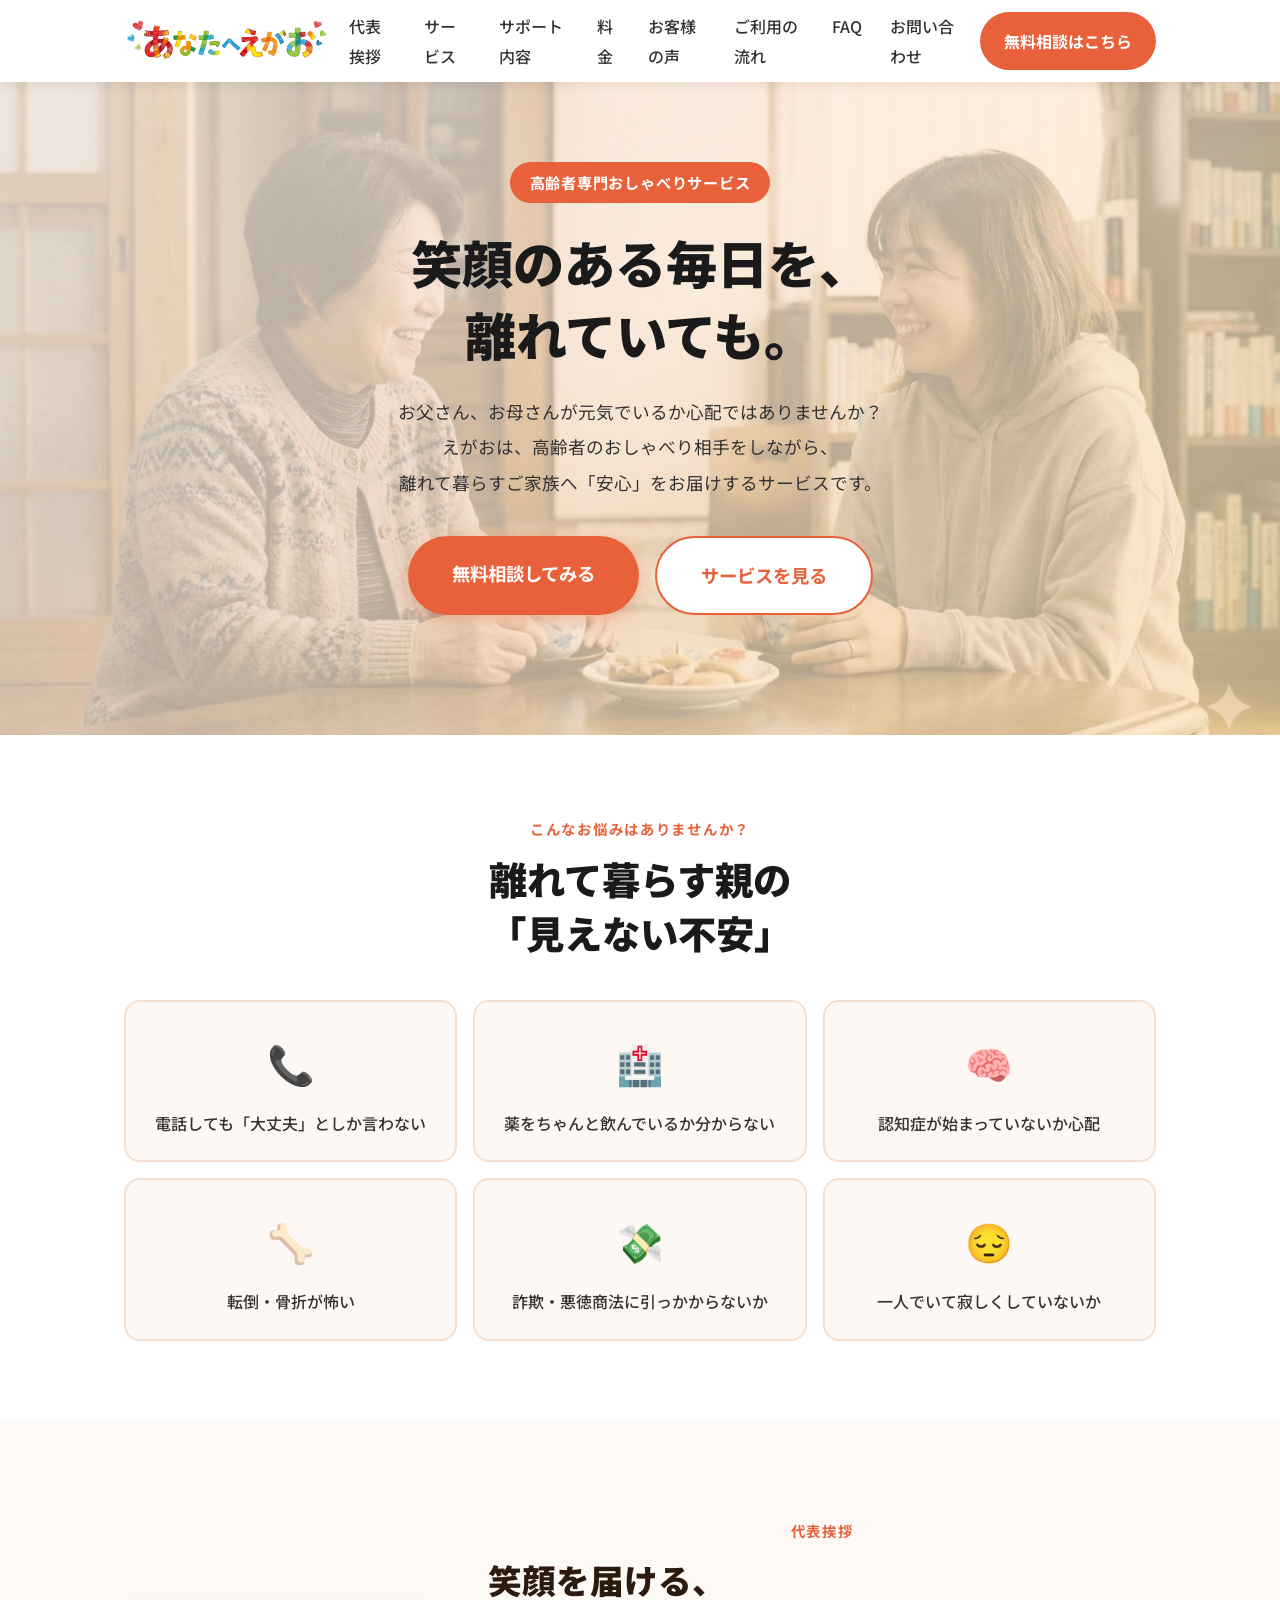
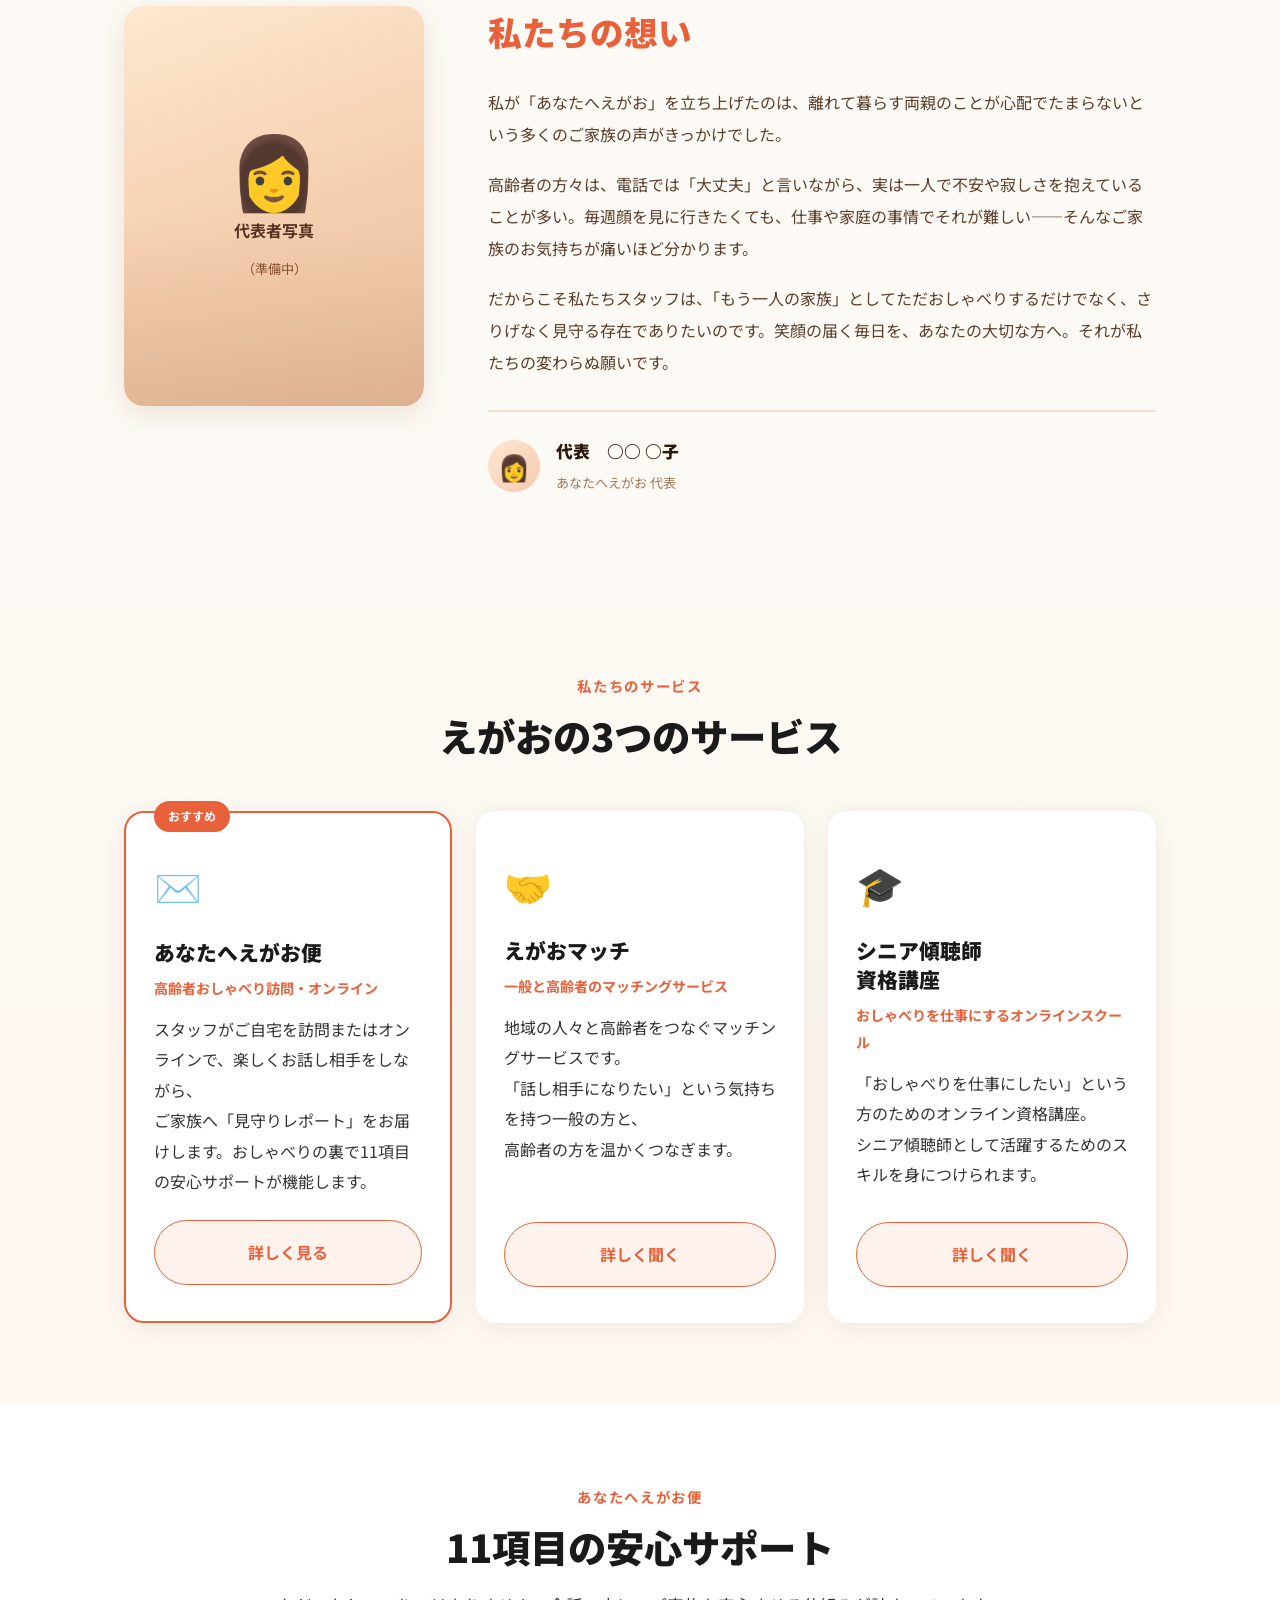
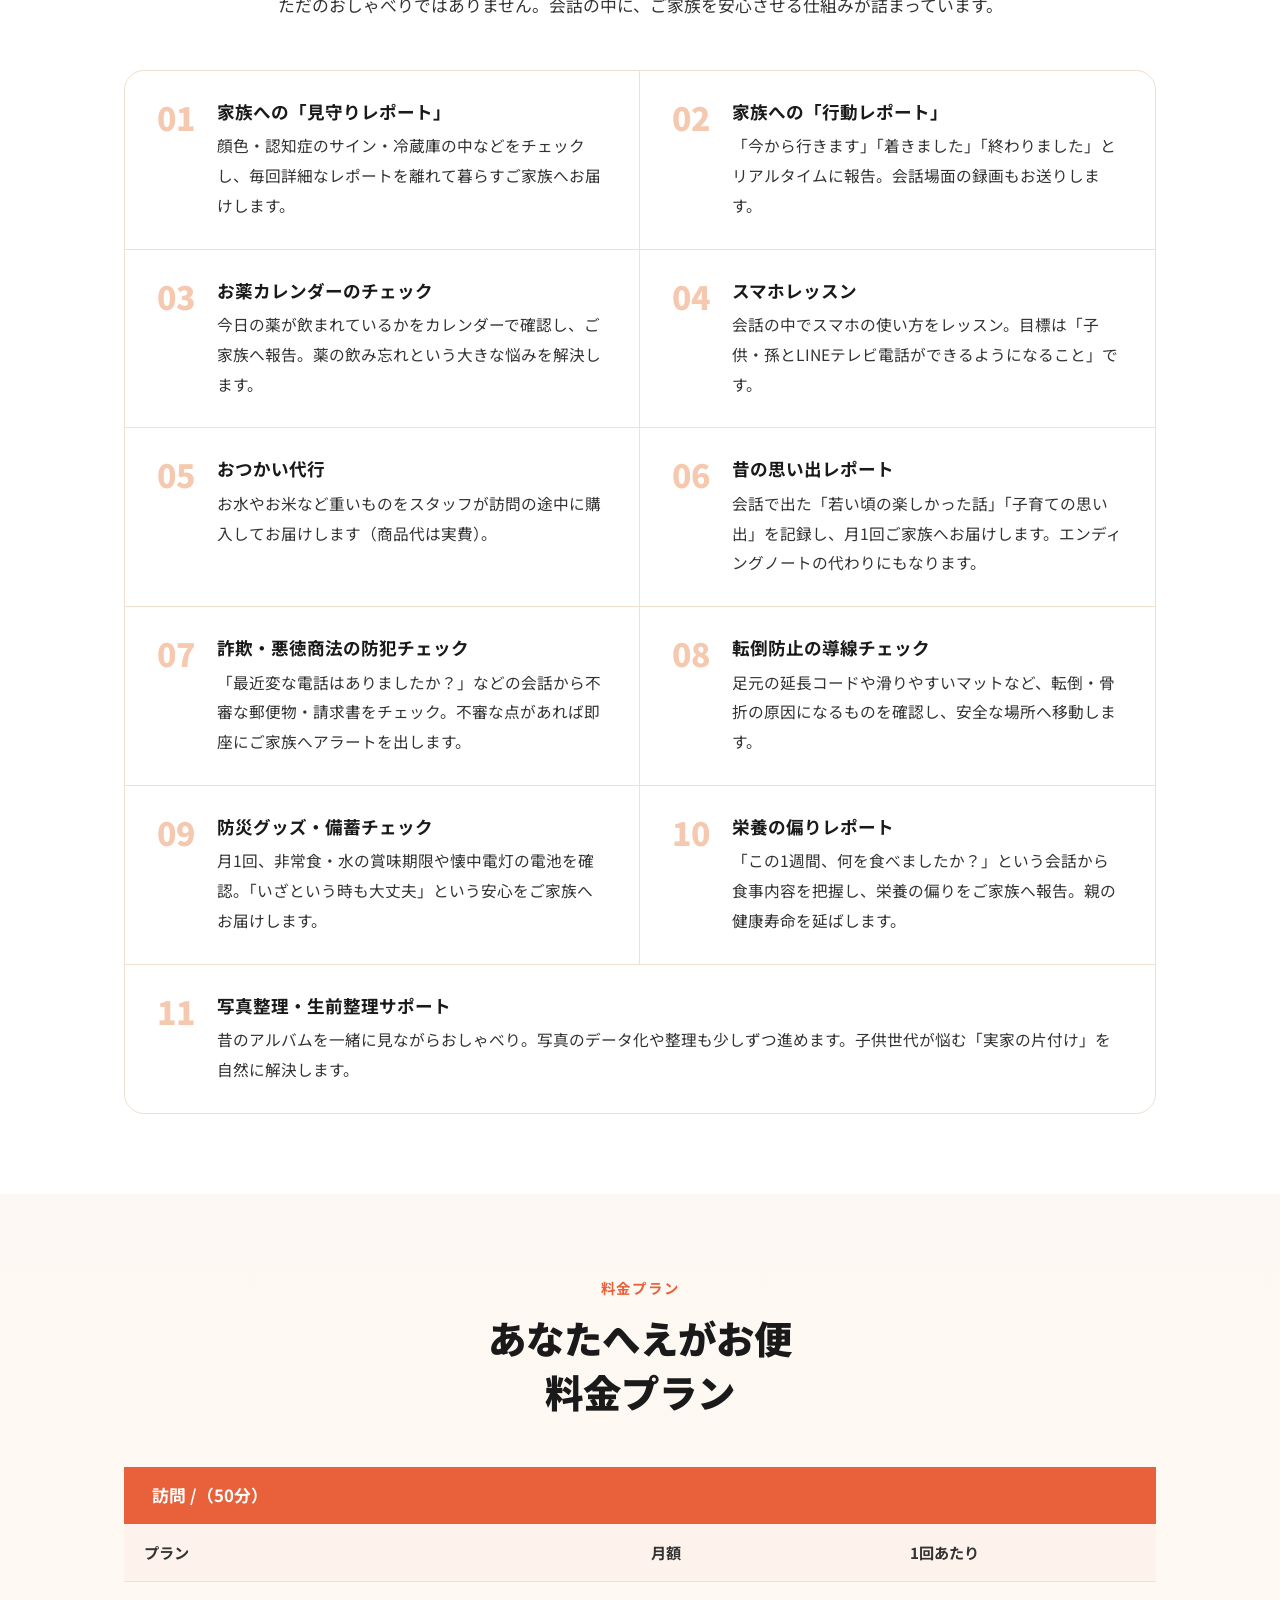
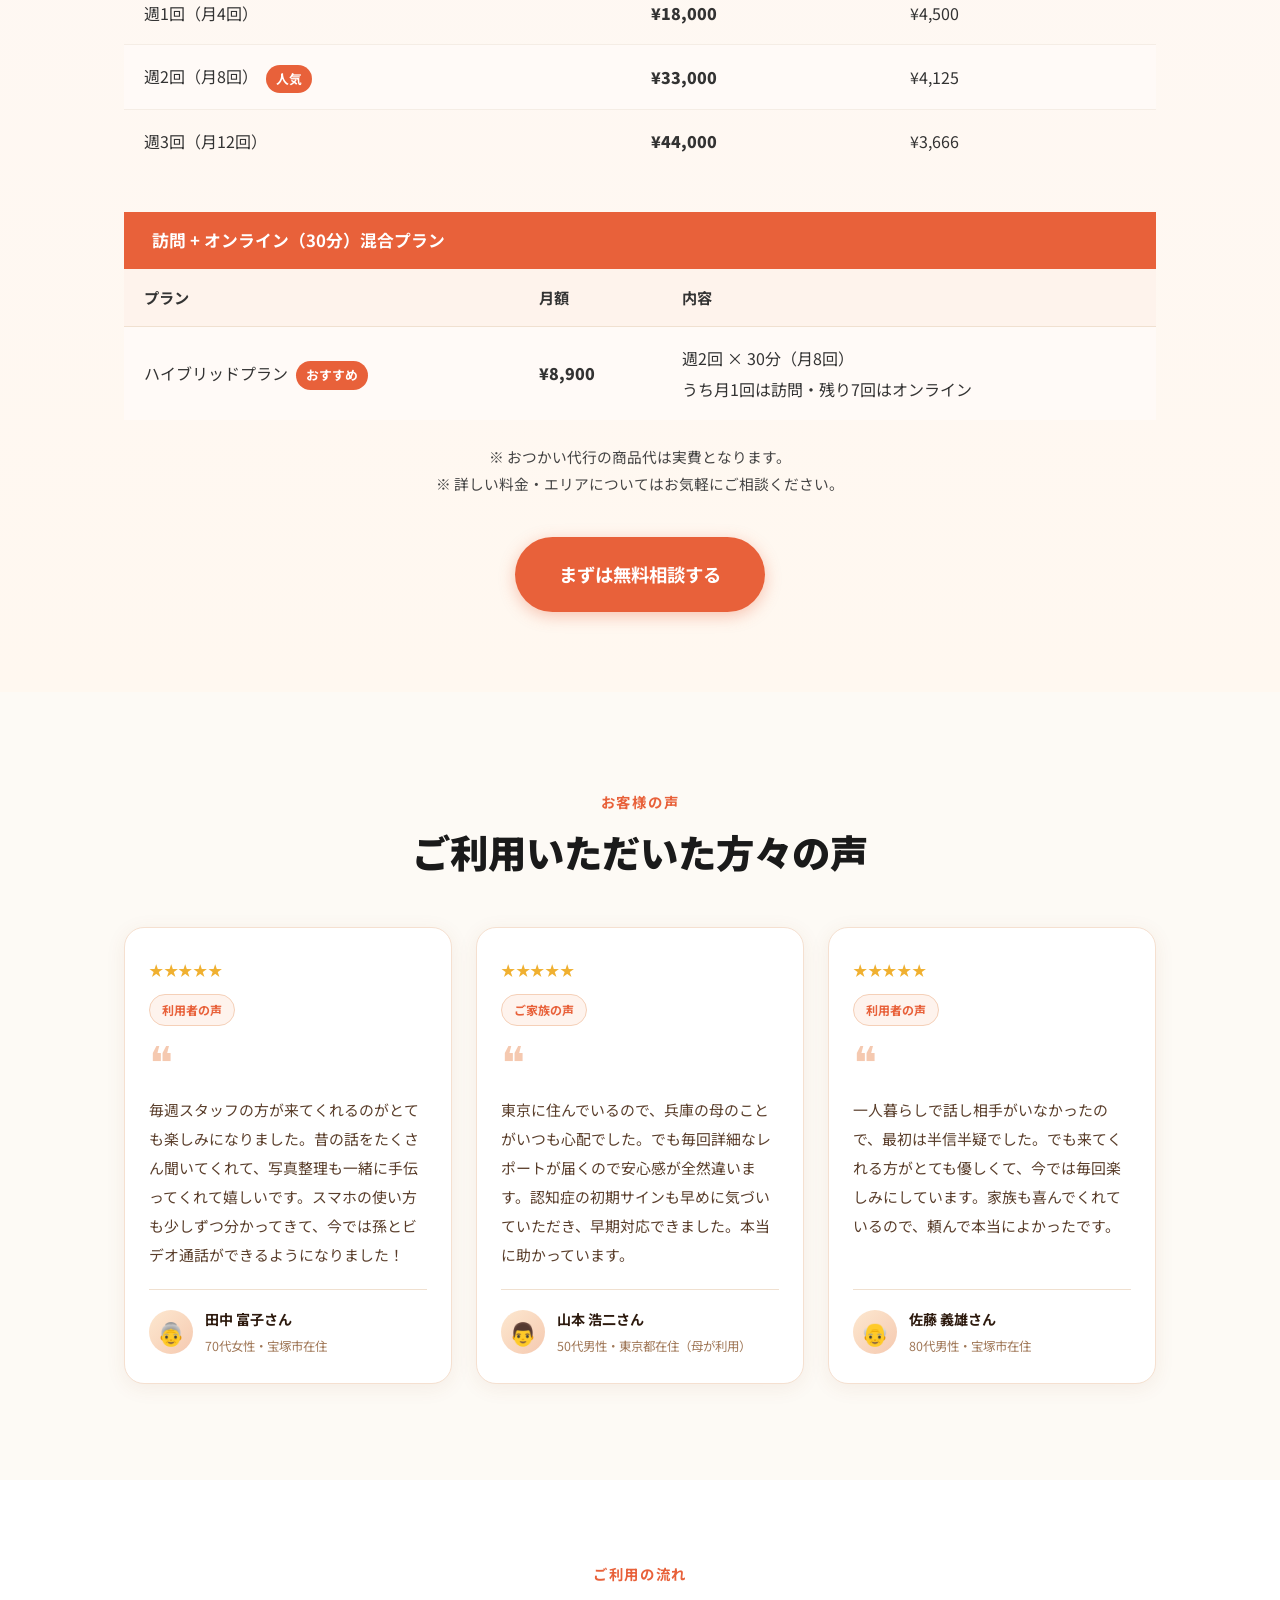
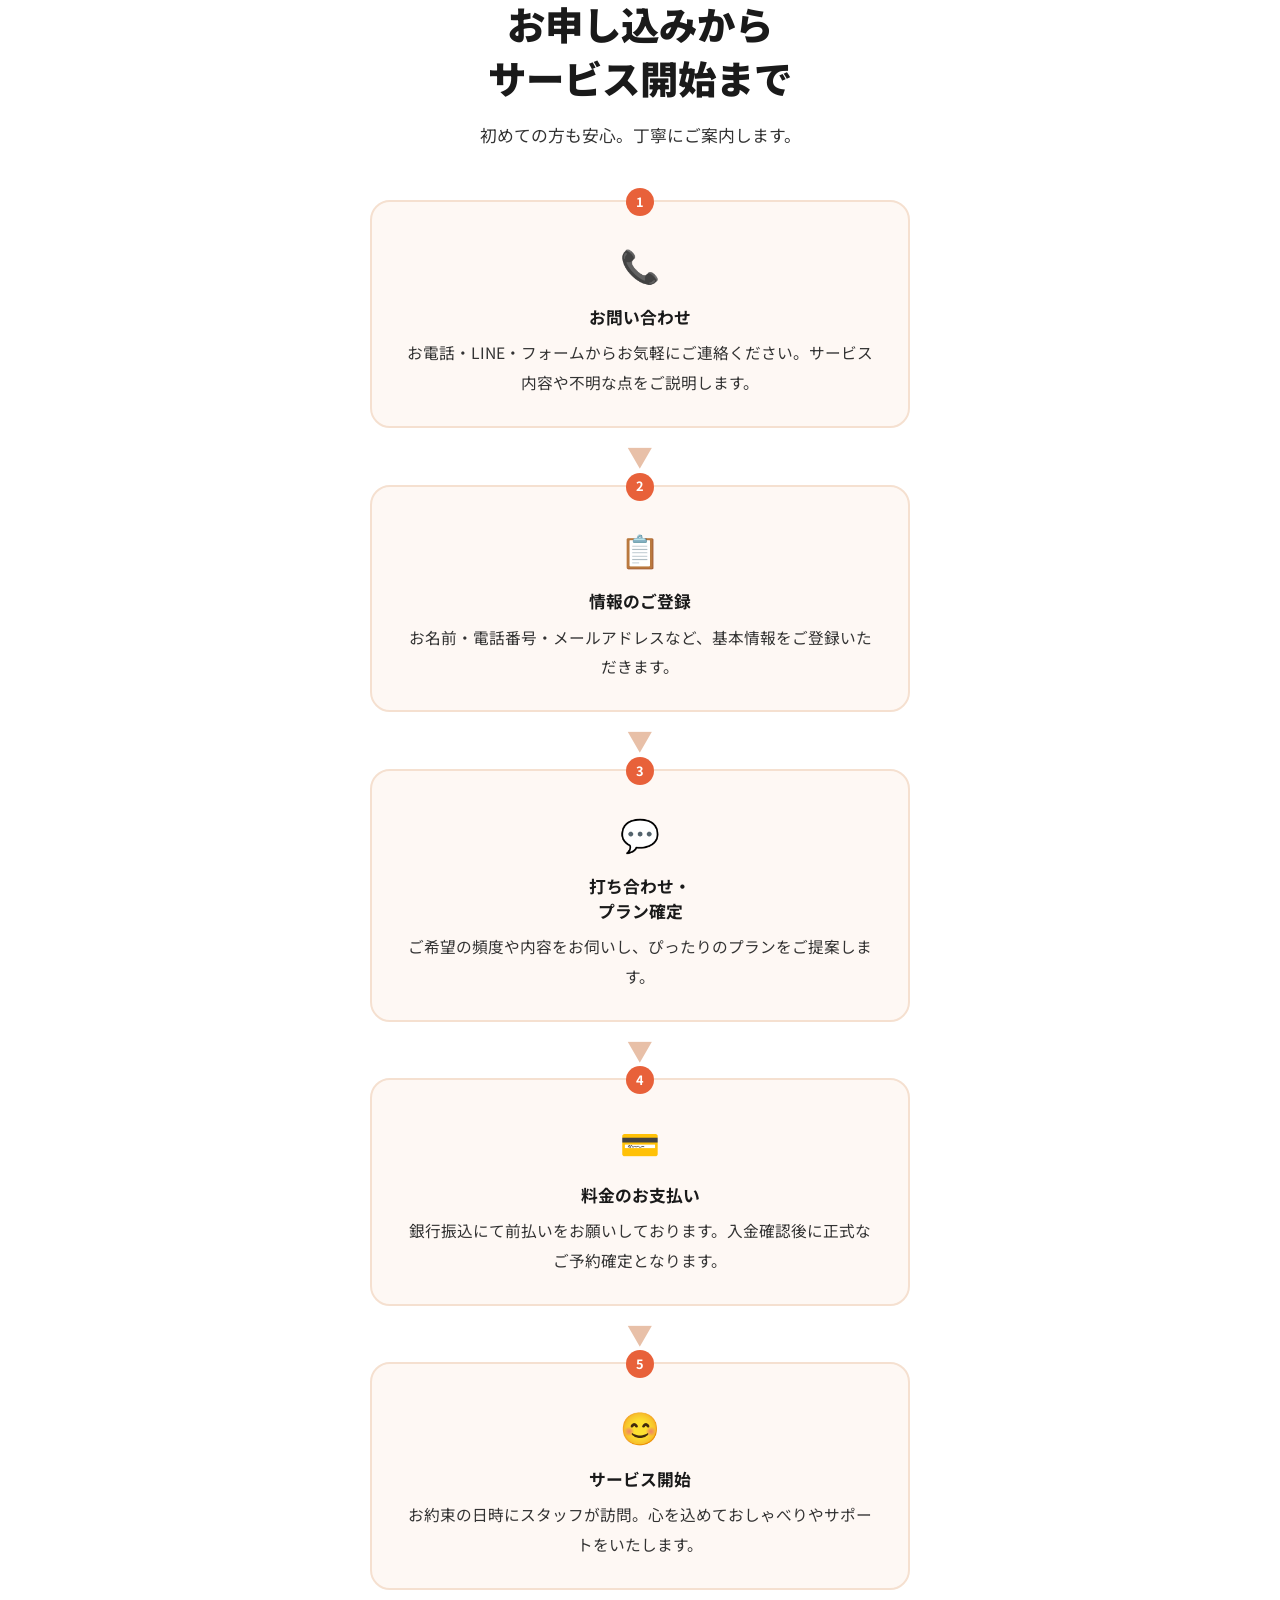
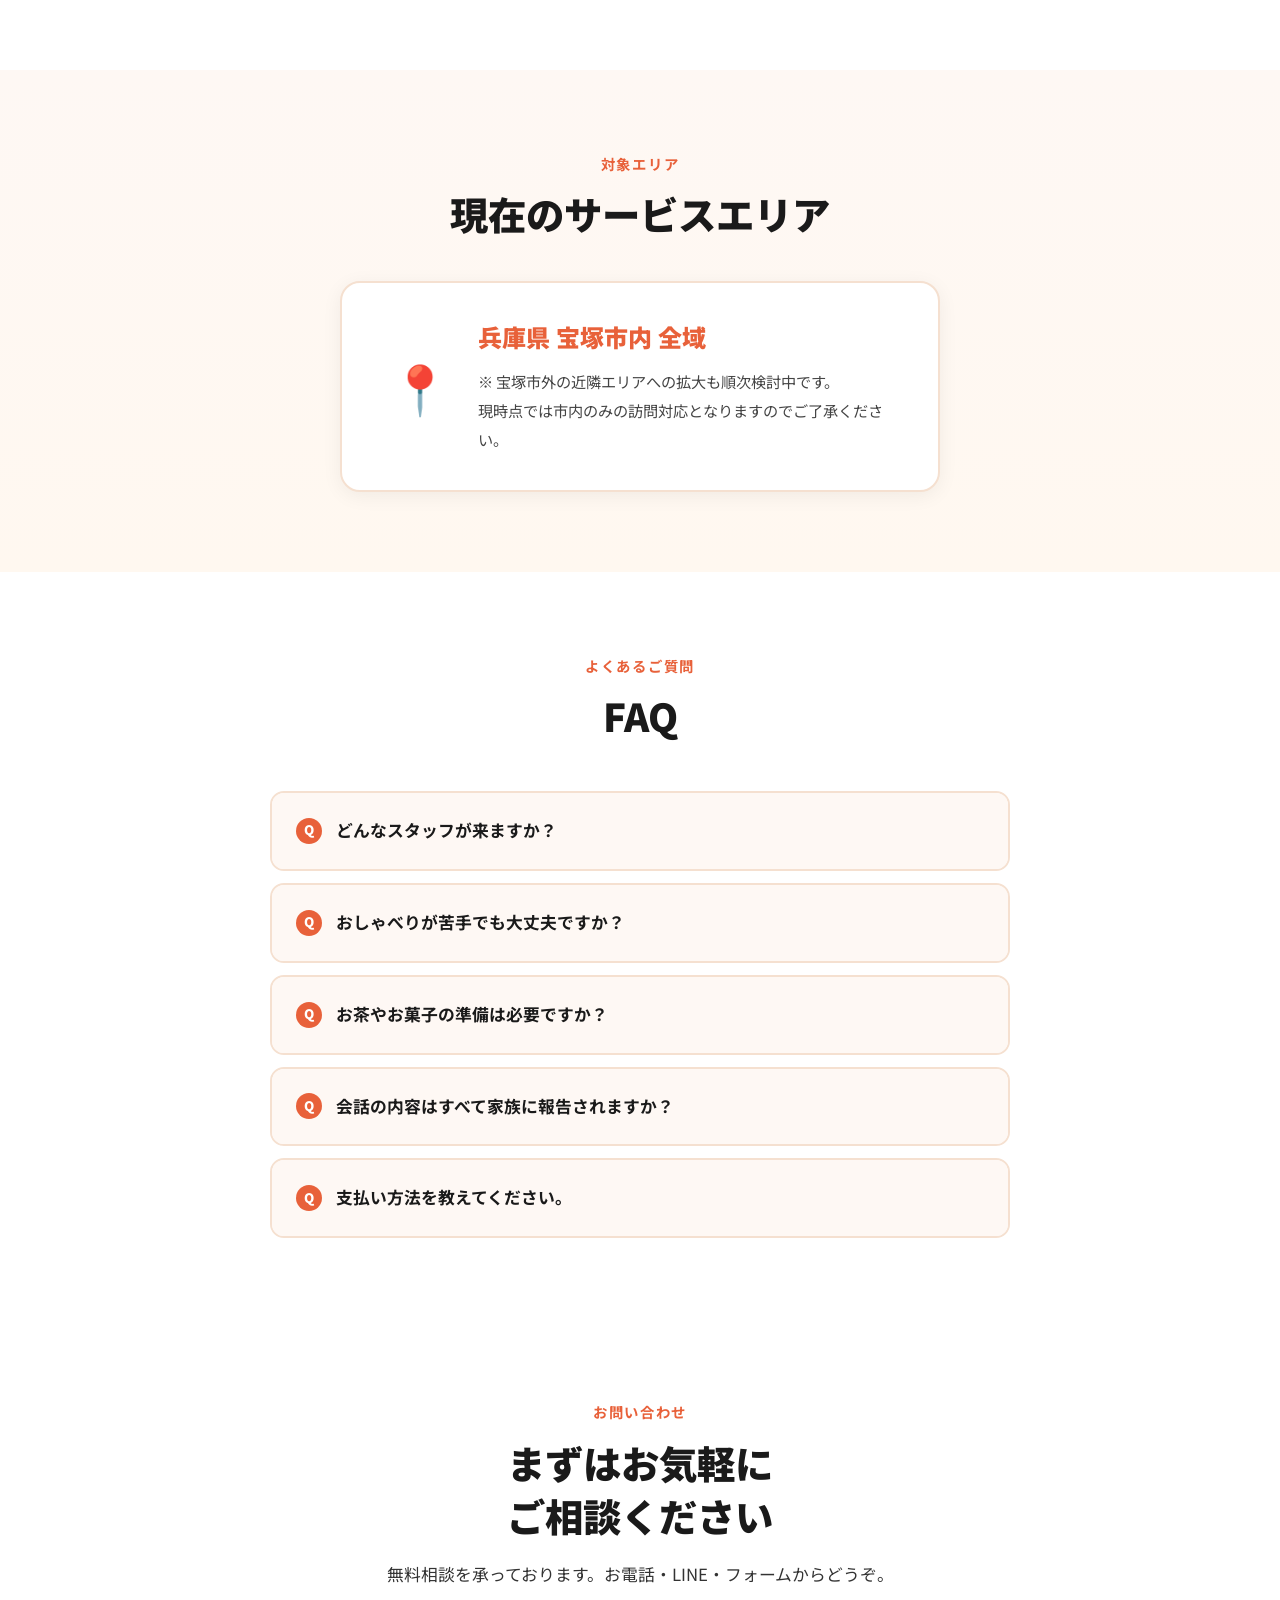
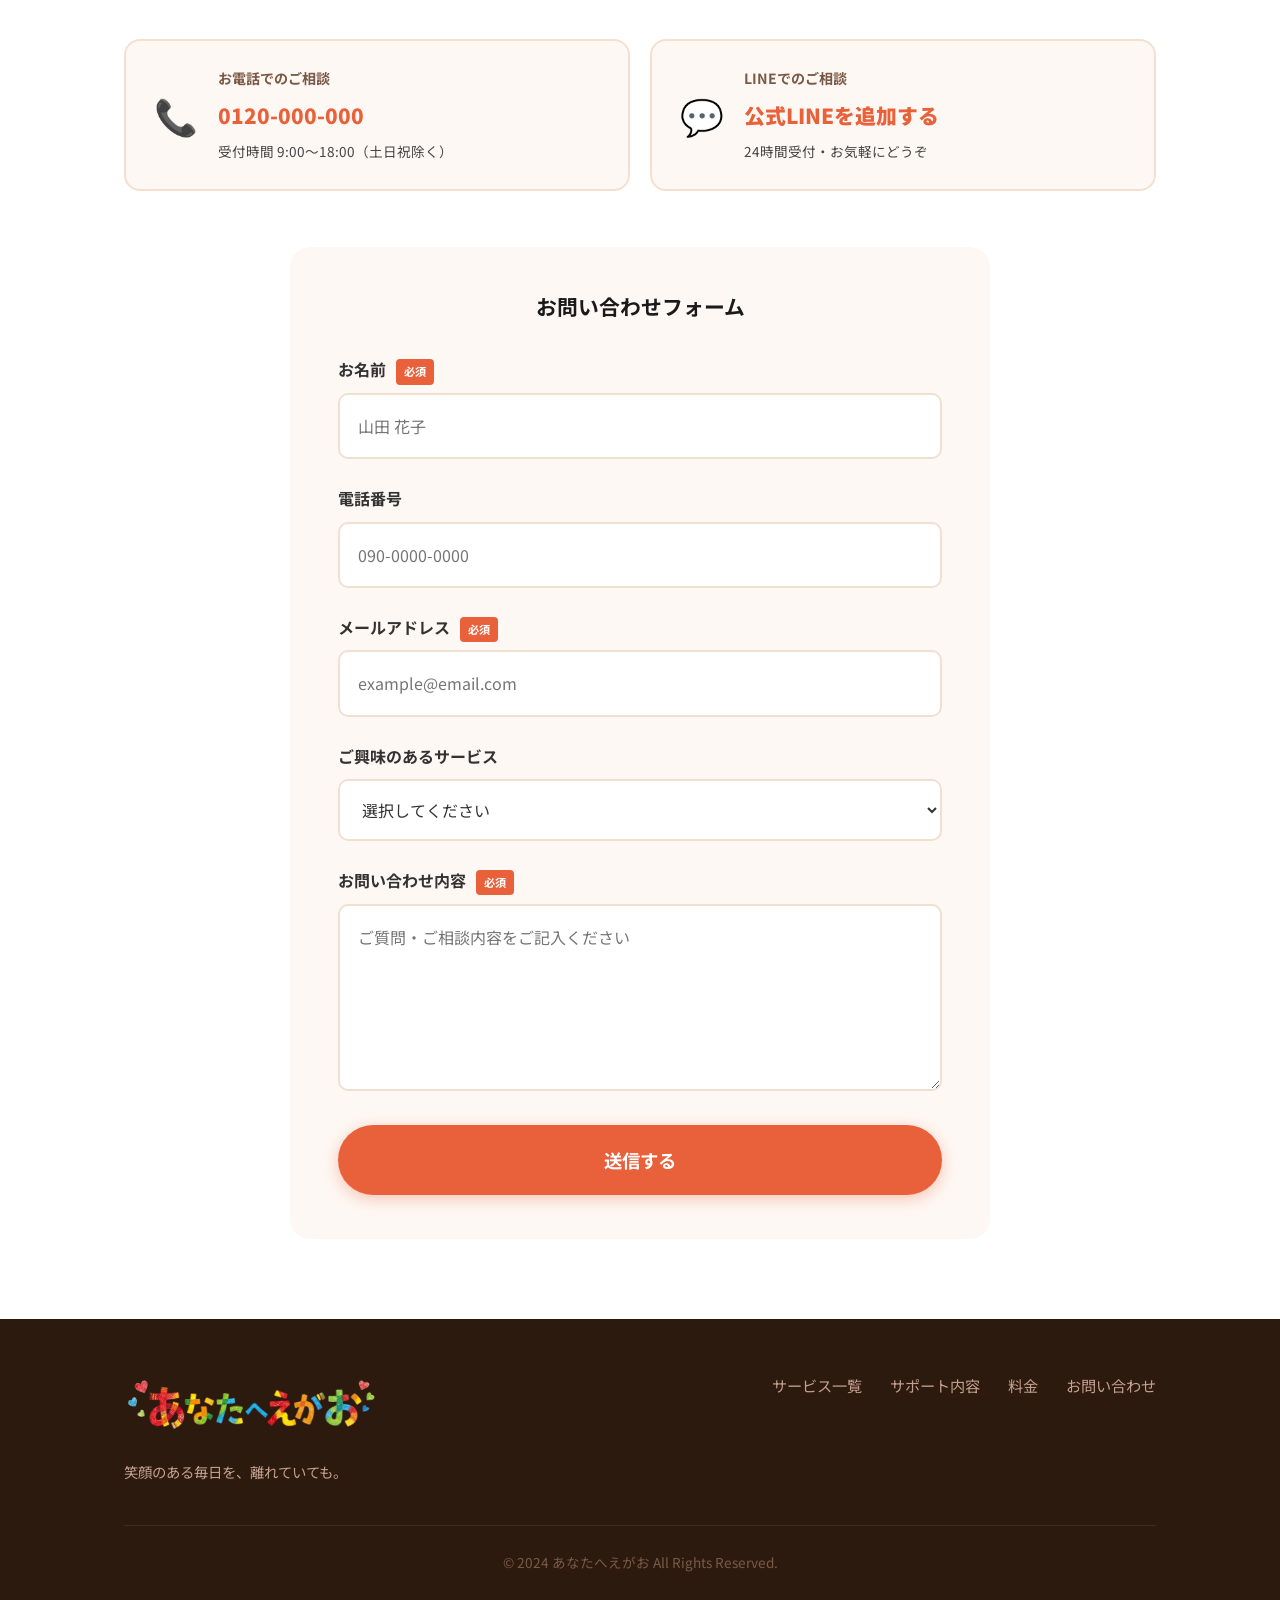
==== index_v3.html @ 82b50603 "Add 代表挨拶 and お客様の声 sections to index_v3.html - Create index_v3.html (based on index_v2.html) with tw" ====
<!DOCTYPE html>
<html lang="ja">
<head>
  <meta charset="UTF-8" />
  <meta name="viewport" content="width=device-width, initial-scale=1.0" />
  <title>あなたへえがお｜高齢者おしゃべりサービス</title>
  <link rel="stylesheet" href="style.css" />
  <link rel="stylesheet" href="style_v2.css" />
  <link rel="stylesheet" href="style_v3.css" />
  <link href="https://fonts.googleapis.com/css2?family=Noto+Sans+JP:wght@400;500;700;900&display=swap" rel="stylesheet" />
</head>
<body>

<!-- ヘッダー -->
<header class="header">
  <div class="header-inner">
    <div class="logo">
      <img src="logo.png" alt="あなたへえがお" class="logo-img" />
    </div>
    <nav class="nav">
      <a href="#about">代表挨拶</a>
      <a href="#services">サービス</a>
      <a href="#features">サポート内容</a>
      <a href="#price">料金</a>
      <a href="#voice">お客様の声</a>
      <a href="#flow">ご利用の流れ</a>
      <a href="#faq">FAQ</a>
      <a href="#contact">お問い合わせ</a>
    </nav>
    <a href="#contact" class="header-cta">無料相談はこちら</a>
    <button class="hamburger" id="hamburger" aria-label="メニュー">
      <span></span><span></span><span></span>
    </button>
  </div>
  <nav class="sp-nav" id="spNav">
    <a href="#about" onclick="closeMenu()">代表挨拶</a>
    <a href="#services" onclick="closeMenu()">サービス</a>
    <a href="#features" onclick="closeMenu()">サポート内容</a>
    <a href="#price" onclick="closeMenu()">料金</a>
    <a href="#voice" onclick="closeMenu()">お客様の声</a>
    <a href="#contact" onclick="closeMenu()">お問い合わせ</a>
  </nav>
</header>

<!-- ヒーロー -->
<section class="hero">
  <!-- 背景スライドショー -->
  <div class="hero-slideshow">
    <div class="hero-slide active" style="background-image:url('photo1.png')"></div>
    <div class="hero-slide" style="background-image:url('photo2.png')"></div>
    <div class="hero-slide" style="background-image:url('photo3.png')"></div>
    <div class="hero-slide" style="background-image:url('photo4.png')"></div>
    <div class="hero-slide" style="background-image:url('photo5.png')"></div>
  </div>
  <!-- テキスト可読性のためのオーバーレイ -->
  <div class="hero-overlay"></div>
  <div class="hero-inner">
    <p class="hero-sub">高齢者専門おしゃべりサービス</p>
    <h1 class="hero-title">
      笑顔のある毎日を、<br />
      離れていても。
    </h1>
    <p class="hero-desc">
      お父さん、お母さんが元気でいるか<br class="sp-br" />心配ではありませんか？<br />
      えがおは、高齢者のおしゃべり相手をしながら、<br />
      離れて暮らすご家族へ<br class="sp-br" />「安心」をお届けするサービスです。
    </p>
    <div class="hero-btns">
      <a href="#contact" class="btn-primary">無料相談してみる</a>
      <a href="#services" class="btn-secondary">サービスを見る</a>
    </div>
  </div>
</section>

<!-- 課題提起 -->
<section class="problem">
  <div class="container">
    <p class="section-label">こんなお悩みはありませんか？</p>
    <h2 class="section-title">離れて暮らす親の<br />「見えない不安」</h2>
    <div class="problem-grid">
      <div class="problem-card">
        <span class="problem-icon">📞</span>
        <p>電話しても「大丈夫」としか言わない</p>
      </div>
      <div class="problem-card">
        <span class="problem-icon">🏥</span>
        <p>薬をちゃんと飲んでいるか分からない</p>
      </div>
      <div class="problem-card">
        <span class="problem-icon">🧠</span>
        <p>認知症が始まっていないか心配</p>
      </div>
      <div class="problem-card">
        <span class="problem-icon">🦴</span>
        <p>転倒・骨折が怖い</p>
      </div>
      <div class="problem-card">
        <span class="problem-icon">💸</span>
        <p>詐欺・悪徳商法に引っかからないか</p>
      </div>
      <div class="problem-card">
        <span class="problem-icon">😔</span>
        <p>一人でいて寂しくしていないか</p>
      </div>
    </div>
  </div>
</section>

<!-- 代表挨拶 -->
<section class="about" id="about">
  <div class="container">
    <div class="about-inner">

      <div class="about-photo-wrap">
        <div class="about-photo-dummy">
          <span class="photo-icon">👩</span>
          <p class="photo-name">代表者写真</p>
          <p class="photo-role">（準備中）</p>
        </div>
      </div>

      <div class="about-body">
        <p class="section-label">代表挨拶</p>
        <h2 class="about-title">笑顔を届ける、<br /><em>私たちの想い</em></h2>

        <p class="about-text">
          私が「あなたへえがお」を立ち上げたのは、<br class="sp-br" />離れて暮らす両親のことが心配でたまらないという<br class="sp-br" />多くのご家族の声がきっかけでした。
        </p>
        <p class="about-text">
          高齢者の方々は、電話では「大丈夫」と言いながら、<br class="sp-br" />実は一人で不安や寂しさを抱えていることが多い。<br class="sp-br" />毎週顔を見に行きたくても、<br class="sp-br" />仕事や家庭の事情でそれが難しい——<br class="sp-br" />そんなご家族のお気持ちが痛いほど分かります。
        </p>
        <p class="about-text">
          だからこそ私たちスタッフは、<br class="sp-br" />「もう一人の家族」として<br class="sp-br" />ただおしゃべりするだけでなく、<br class="sp-br" />さりげなく見守る存在でありたいのです。<br class="sp-br" />笑顔の届く毎日を、あなたの大切な方へ。<br class="sp-br" />それが私たちの変わらぬ願いです。
        </p>

        <div class="about-sign">
          <div class="about-sign-avatar">👩</div>
          <div class="about-sign-info">
            <p class="about-sign-name">代表　○○ ○子</p>
            <p class="about-sign-role">あなたへえがお 代表</p>
          </div>
        </div>
      </div>

    </div>
  </div>
</section>

<!-- サービス一覧 -->
<section class="services" id="services">
  <div class="container">
    <p class="section-label">私たちのサービス</p>
    <h2 class="section-title">えがおの3つのサービス</h2>
    <div class="service-cards">

      <div class="service-card featured">
        <div class="service-badge">おすすめ</div>
        <div class="service-icon">✉️</div>
        <h3>あなたへえがお便</h3>
        <p class="service-tag">高齢者おしゃべり訪問・オンライン</p>
        <p class="service-desc">
          スタッフがご自宅を訪問または<br class="sp-br" />オンラインで、楽しくお話し相手をしながら、<br />
          ご家族へ「見守りレポート」をお届けします。<br class="sp-br" />おしゃべりの裏で11項目の<br class="sp-br" />安心サポートが機能します。
        </p>
        <a href="#features" class="btn-service">詳しく見る</a>
      </div>

      <div class="service-card">
        <div class="service-icon">🤝</div>
        <h3>えがおマッチ</h3>
        <p class="service-tag">一般と高齢者のマッチングサービス</p>
        <p class="service-desc">
          地域の人々と高齢者をつなぐ<br class="sp-br" />マッチングサービスです。<br />
          「話し相手になりたい」という<br class="sp-br" />気持ちを持つ一般の方と、<br />
          高齢者の方を温かくつなぎます。
        </p>
        <a href="#contact" class="btn-service">詳しく聞く</a>
      </div>

      <div class="service-card">
        <div class="service-icon">🎓</div>
        <h3>シニア傾聴師<br />資格講座</h3>
        <p class="service-tag">おしゃべりを仕事にするオンラインスクール</p>
        <p class="service-desc">
          「おしゃべりを仕事にしたい」という<br class="sp-br" />方のためのオンライン資格講座。<br />
          シニア傾聴師として活躍するための<br class="sp-br" />スキルを身につけられます。
        </p>
        <a href="#contact" class="btn-service">詳しく聞く</a>
      </div>

    </div>
  </div>
</section>

<!-- サポート内容（あなたへえがお便） -->
<section class="features" id="features">
  <div class="container">
    <p class="section-label">あなたへえがお便</p>
    <h2 class="section-title">11項目の安心サポート</h2>
    <p class="section-desc">ただのおしゃべりではありません。<br class="sp-br" />会話の中に、ご家族を安心させる<br class="sp-br" />仕組みが詰まっています。</p>

    <div class="features-grid">

      <div class="feature-item">
        <div class="feature-num">01</div>
        <div class="feature-body">
          <h4>家族への「見守りレポート」</h4>
          <p>顔色・認知症のサイン・冷蔵庫の中などを<br class="sp-br" />チェックし、毎回詳細なレポートを<br class="sp-br" />離れて暮らすご家族へお届けします。</p>
        </div>
      </div>

      <div class="feature-item">
        <div class="feature-num">02</div>
        <div class="feature-body">
          <h4>家族への「行動レポート」</h4>
          <p>「今から行きます」「着きました」<br class="sp-br" />「終わりました」とリアルタイムに報告。<br class="sp-br" />会話場面の録画もお送りします。</p>
        </div>
      </div>

      <div class="feature-item">
        <div class="feature-num">03</div>
        <div class="feature-body">
          <h4>お薬カレンダーのチェック</h4>
          <p>今日の薬が飲まれているかを<br class="sp-br" />カレンダーで確認し、ご家族へ報告。<br class="sp-br" />薬の飲み忘れという大きな悩みを解決します。</p>
        </div>
      </div>

      <div class="feature-item">
        <div class="feature-num">04</div>
        <div class="feature-body">
          <h4>スマホレッスン</h4>
          <p>会話の中でスマホの使い方をレッスン。<br class="sp-br" />目標は「子供・孫とLINEテレビ電話が<br class="sp-br" />できるようになること」です。</p>
        </div>
      </div>

      <div class="feature-item">
        <div class="feature-num">05</div>
        <div class="feature-body">
          <h4>おつかい代行</h4>
          <p>お水やお米など重いものを<br class="sp-br" />スタッフが訪問の途中に購入して<br class="sp-br" />お届けします（商品代は実費）。</p>
        </div>
      </div>

      <div class="feature-item">
        <div class="feature-num">06</div>
        <div class="feature-body">
          <h4>昔の思い出レポート</h4>
          <p>会話で出た「若い頃の楽しかった話」<br class="sp-br" />「子育ての思い出」を記録し、<br class="sp-br" />月1回ご家族へお届けします。<br class="sp-br" />エンディングノートの代わりにもなります。</p>
        </div>
      </div>

      <div class="feature-item">
        <div class="feature-num">07</div>
        <div class="feature-body">
          <h4>詐欺・悪徳商法の防犯チェック</h4>
          <p>「最近変な電話はありましたか？」などの<br class="sp-br" />会話から不審な郵便物・請求書をチェック。<br class="sp-br" />不審な点があれば即座に<br class="sp-br" />ご家族へアラートを出します。</p>
        </div>
      </div>

      <div class="feature-item">
        <div class="feature-num">08</div>
        <div class="feature-body">
          <h4>転倒防止の導線チェック</h4>
          <p>足元の延長コードや滑りやすいマットなど、<br class="sp-br" />転倒・骨折の原因になるものを確認し、<br class="sp-br" />安全な場所へ移動します。</p>
        </div>
      </div>

      <div class="feature-item">
        <div class="feature-num">09</div>
        <div class="feature-body">
          <h4>防災グッズ・備蓄チェック</h4>
          <p>月1回、非常食・水の賞味期限や<br class="sp-br" />懐中電灯の電池を確認。<br class="sp-br" />「いざという時も大丈夫」という<br class="sp-br" />安心をご家族へお届けします。</p>
        </div>
      </div>

      <div class="feature-item">
        <div class="feature-num">10</div>
        <div class="feature-body">
          <h4>栄養の偏りレポート</h4>
          <p>「この1週間、何を食べましたか？」という<br class="sp-br" />会話から食事内容を把握し、<br class="sp-br" />栄養の偏りをご家族へ報告。<br class="sp-br" />親の健康寿命を延ばします。</p>
        </div>
      </div>

      <div class="feature-item">
        <div class="feature-num">11</div>
        <div class="feature-body">
          <h4>写真整理・生前整理サポート</h4>
          <p>昔のアルバムを一緒に見ながらおしゃべり。<br class="sp-br" />写真のデータ化や整理も少しずつ進めます。<br class="sp-br" />子供世代が悩む「実家の片付け」を<br class="sp-br" />自然に解決します。</p>
        </div>
      </div>

    </div>
  </div>
</section>

<!-- 料金 -->
<section class="price" id="price">
  <div class="container">
    <p class="section-label">料金プラン</p>
    <h2 class="section-title">あなたへえがお便<br />料金プラン</h2>

    <div class="price-tables">

      <div class="price-block">
        <h3 class="price-block-title">訪問 /（50分）</h3>
        <table class="price-table">
          <thead>
            <tr>
              <th>プラン</th>
              <th>月額</th>
              <th>1回あたり</th>
            </tr>
          </thead>
          <tbody>
            <tr>
              <td data-label="プラン">週1回（月4回）</td>
              <td class="price-amount" data-label="月額">¥18,000</td>
              <td data-label="1回あたり">¥4,500</td>
            </tr>
            <tr class="price-popular">
              <td data-label="プラン">週2回（月8回）<span class="popular-badge">人気</span></td>
              <td class="price-amount" data-label="月額">¥33,000</td>
              <td data-label="1回あたり">¥4,125</td>
            </tr>
            <tr>
              <td data-label="プラン">週3回（月12回）</td>
              <td class="price-amount" data-label="月額">¥44,000</td>
              <td data-label="1回あたり">¥3,666</td>
            </tr>
          </tbody>
        </table>
      </div>

      <div class="price-block">
        <h3 class="price-block-title">訪問 + オンライン（30分）混合プラン</h3>
        <table class="price-table">
          <thead>
            <tr>
              <th>プラン</th>
              <th>月額</th>
              <th>内容</th>
            </tr>
          </thead>
          <tbody>
            <tr class="price-popular">
              <td data-label="プラン">ハイブリッドプラン<span class="popular-badge">おすすめ</span></td>
              <td class="price-amount" data-label="月額">¥8,900</td>
              <td data-label="内容">週2回 × 30分（月8回）<br />うち月1回は訪問・残り7回はオンライン</td>
            </tr>
          </tbody>
        </table>
      </div>

    </div>

    <p class="price-note">※ おつかい代行の商品代は実費となります。<br />※ 詳しい料金・エリアについてはお気軽にご相談ください。</p>

    <div class="price-cta">
      <a href="#contact" class="btn-primary">まずは無料相談する</a>
    </div>
  </div>
</section>

<!-- お客様の声 -->
<section class="voice" id="voice">
  <div class="container">
    <p class="section-label">お客様の声</p>
    <h2 class="section-title">ご利用いただいた方々の声</h2>
    <div class="voice-cards">

      <div class="voice-card">
        <span class="voice-stars">★★★★★</span>
        <span class="voice-type-badge">利用者の声</span>
        <span class="voice-quote-mark">❝</span>
        <p class="voice-text">
          毎週スタッフの方が来てくれるのが<br class="sp-br" />とても楽しみになりました。<br class="sp-br" />昔の話をたくさん聞いてくれて、<br class="sp-br" />写真整理も一緒に手伝ってくれて嬉しいです。<br class="sp-br" />スマホの使い方も少しずつ分かってきて、<br class="sp-br" />今では孫とビデオ通話ができるように<br class="sp-br" />なりました！
        </p>
        <div class="voice-footer">
          <div class="voice-avatar">👵</div>
          <div class="voice-meta">
            <span class="voice-name">田中 富子さん</span>
            <span class="voice-age">70代女性・宝塚市在住</span>
          </div>
        </div>
      </div>

      <div class="voice-card">
        <span class="voice-stars">★★★★★</span>
        <span class="voice-type-badge">ご家族の声</span>
        <span class="voice-quote-mark">❝</span>
        <p class="voice-text">
          東京に住んでいるので、<br class="sp-br" />兵庫の母のことがいつも心配でした。<br class="sp-br" />でも毎回詳細なレポートが届くので<br class="sp-br" />安心感が全然違います。<br class="sp-br" />認知症の初期サインも早めに気づいて<br class="sp-br" />いただき、早期対応できました。<br class="sp-br" />本当に助かっています。
        </p>
        <div class="voice-footer">
          <div class="voice-avatar">👨</div>
          <div class="voice-meta">
            <span class="voice-name">山本 浩二さん</span>
            <span class="voice-age">50代男性・東京都在住（母が利用）</span>
          </div>
        </div>
      </div>

      <div class="voice-card">
        <span class="voice-stars">★★★★★</span>
        <span class="voice-type-badge">利用者の声</span>
        <span class="voice-quote-mark">❝</span>
        <p class="voice-text">
          一人暮らしで話し相手がいなかったので、<br class="sp-br" />最初は半信半疑でした。<br class="sp-br" />でも来てくれる方がとても優しくて、<br class="sp-br" />今では毎回楽しみにしています。<br class="sp-br" />家族も喜んでくれているので、<br class="sp-br" />頼んで本当によかったです。
        </p>
        <div class="voice-footer">
          <div class="voice-avatar">👴</div>
          <div class="voice-meta">
            <span class="voice-name">佐藤 義雄さん</span>
            <span class="voice-age">80代男性・宝塚市在住</span>
          </div>
        </div>
      </div>

    </div>
  </div>
</section>

<!-- ご利用の流れ -->
<section class="flow" id="flow">
  <div class="container">
    <p class="section-label">ご利用の流れ</p>
    <h2 class="section-title">お申し込みから<br />サービス開始まで</h2>
    <p class="section-desc">初めての方も安心。丁寧にご案内します。</p>
    <div class="flow-steps">

      <div class="flow-step">
        <div class="flow-num">1</div>
        <div class="flow-icon">📞</div>
        <h4>お問い合わせ</h4>
        <p>お電話・LINE・フォームから<br class="sp-br" />お気軽にご連絡ください。<br class="sp-br" />サービス内容や不明な点をご説明します。</p>
      </div>

      <div class="flow-arrow">▼</div>

      <div class="flow-step">
        <div class="flow-num">2</div>
        <div class="flow-icon">📋</div>
        <h4>情報のご登録</h4>
        <p>お名前・電話番号・メールアドレスなど、<br class="sp-br" />基本情報をご登録いただきます。</p>
      </div>

      <div class="flow-arrow">▼</div>

      <div class="flow-step">
        <div class="flow-num">3</div>
        <div class="flow-icon">💬</div>
        <h4>打ち合わせ・<br />プラン確定</h4>
        <p>ご希望の頻度や内容をお伺いし、ぴったりのプランをご提案します。</p>
      </div>

      <div class="flow-arrow">▼</div>

      <div class="flow-step">
        <div class="flow-num">4</div>
        <div class="flow-icon">💳</div>
        <h4>料金のお支払い</h4>
        <p>銀行振込にて前払いを<br class="sp-br" />お願いしております。<br class="sp-br" />入金確認後に正式なご予約確定となります。</p>
      </div>

      <div class="flow-arrow">▼</div>

      <div class="flow-step">
        <div class="flow-num">5</div>
        <div class="flow-icon">😊</div>
        <h4>サービス開始</h4>
        <p>お約束の日時にスタッフが訪問。<br class="sp-br" />心を込めておしゃべりや<br class="sp-br" />サポートをいたします。</p>
      </div>

    </div>
  </div>
</section>

<!-- 対象エリア -->
<section class="area" id="area">
  <div class="container">
    <p class="section-label">対象エリア</p>
    <h2 class="section-title">現在のサービスエリア</h2>
    <div class="area-box">
      <div class="area-icon">📍</div>
      <div class="area-body">
        <h3 class="area-name">兵庫県 宝塚市内 全域</h3>
        <p class="area-note">※ 宝塚市外の近隣エリアへの拡大も順次検討中です。<br />現時点では市内のみの訪問対応となりますのでご了承ください。</p>
      </div>
    </div>
  </div>
</section>

<!-- よくあるご質問 -->
<section class="faq" id="faq">
  <div class="container">
    <p class="section-label">よくあるご質問</p>
    <h2 class="section-title">FAQ</h2>
    <div class="faq-list">

      <details class="faq-item">
        <summary class="faq-q">どんなスタッフが来ますか？</summary>
        <p class="faq-a">当社の研修を受けた、傾聴スキルを持つ<br class="sp-br" />スタッフが伺います。プライバシーを厳守し、<br class="sp-br" />安心してお話しいただけるよう<br class="sp-br" />誠実に対応いたします。</p>
      </details>

      <details class="faq-item">
        <summary class="faq-q">おしゃべりが苦手でも大丈夫ですか？</summary>
        <p class="faq-a">もちろん大丈夫です。<br class="sp-br" />スタッフがお客様のペースに合わせて<br class="sp-br" />お話を引き出しますので、<br class="sp-br" />無理に話す必要はありません。<br class="sp-br" />ふと思い出したことなど、<br class="sp-br" />なんでも自由にお話しください。</p>
      </details>

      <details class="faq-item">
        <summary class="faq-q">お茶やお菓子の準備は必要ですか？</summary>
        <p class="faq-a">一切不要です。お気遣いなく、リラックスした状態でお待ちください。</p>
      </details>

      <details class="faq-item">
        <summary class="faq-q">会話の内容はすべて家族に報告されますか？</summary>
        <p class="faq-a">ご家族へは「お元気に過ごされていたか」<br class="sp-br" />「健康状態に変化はないか」といった<br class="sp-br" />見守り内容を報告します。<br class="sp-br" />会話の内容は尊厳を守るため<br class="sp-br" />プライバシーに十分配慮いたします。</p>
      </details>

      <details class="faq-item">
        <summary class="faq-q">支払い方法を教えてください。</summary>
        <p class="faq-a">銀行振込による前払い方式を<br class="sp-br" />採用しております。<br class="sp-br" />詳細はお申し込み時にご案内いたします。</p>
      </details>

    </div>
  </div>
</section>

<!-- お問い合わせ -->
<section class="contact" id="contact">
  <div class="container">
    <p class="section-label">お問い合わせ</p>
    <h2 class="section-title">まずはお気軽に<br />ご相談ください</h2>
    <p class="section-desc">無料相談を承っております。お電話・LINE・フォームからどうぞ。</p>

    <div class="contact-options">
      <a href="tel:0120-000-000" class="contact-card contact-tel">
        <span class="contact-icon">📞</span>
        <div>
          <p class="contact-label">お電話でのご相談</p>
          <p class="contact-info">0120-000-000</p>
          <p class="contact-hours">受付時間 9:00〜18:00（土日祝除く）</p>
        </div>
      </a>
      <a href="https://lin.ee/XXXXXXX" target="_blank" rel="noopener" class="contact-card contact-line">
        <span class="contact-icon">💬</span>
        <div>
          <p class="contact-label">LINEでのご相談</p>
          <p class="contact-info">公式LINEを追加する</p>
          <p class="contact-hours">24時間受付・お気軽にどうぞ</p>
        </div>
      </a>
    </div>

    <form class="contact-form" id="contactForm">
      <h3 class="form-title">お問い合わせフォーム</h3>
      <div class="form-row">
        <label for="name">お名前 <span class="required">必須</span></label>
        <input type="text" id="name" name="name" placeholder="山田 花子" required />
      </div>
      <div class="form-row">
        <label for="phone">電話番号</label>
        <input type="tel" id="phone" name="phone" placeholder="090-0000-0000" />
      </div>
      <div class="form-row">
        <label for="email">メールアドレス <span class="required">必須</span></label>
        <input type="email" id="email" name="email" placeholder="example@email.com" required />
      </div>
      <div class="form-row">
        <label for="service">ご興味のあるサービス</label>
        <select id="service" name="service">
          <option value="">選択してください</option>
          <option value="egaobinn">あなたへえがお便</option>
          <option value="match">えがおマッチ</option>
          <option value="school">シニア傾聴師 資格講座</option>
          <option value="other">その他・分からない</option>
        </select>
      </div>
      <div class="form-row">
        <label for="message">お問い合わせ内容 <span class="required">必須</span></label>
        <textarea id="message" name="message" rows="5" placeholder="ご質問・ご相談内容をご記入ください" required></textarea>
      </div>
      <button type="submit" class="btn-submit">送信する</button>
    </form>
  </div>
</section>

<!-- フッター -->
<footer class="footer">
  <div class="container">
    <div class="footer-inner">
      <div class="footer-brand">
        <img src="logo.png" alt="あなたへえがお" class="logo-img footer-logo-img" />
        <p class="footer-tagline">笑顔のある毎日を、離れていても。</p>
      </div>
      <div class="footer-links">
        <a href="#services">サービス一覧</a>
        <a href="#features">サポート内容</a>
        <a href="#price">料金</a>
        <a href="#contact">お問い合わせ</a>
      </div>
    </div>
    <p class="footer-copy">&copy; 2024 あなたへえがお All Rights Reserved.</p>
  </div>
</footer>

<script>
  const hamburger = document.getElementById('hamburger');
  const spNav = document.getElementById('spNav');
  hamburger.addEventListener('click', () => {
    spNav.classList.toggle('open');
    hamburger.classList.toggle('active');
  });
  function closeMenu() {
    spNav.classList.remove('open');
    hamburger.classList.remove('active');
  }

  // ヒーロー背景スライドショー（ふわっとフェード）
  const slides = document.querySelectorAll('.hero-slide');
  let current = 0;
  setInterval(() => {
    slides[current].classList.remove('active');
    current = (current + 1) % slides.length;
    slides[current].classList.add('active');
  }, 5000);

  // スムーススクロール
  document.querySelectorAll('a[href^="#"]').forEach(anchor => {
    anchor.addEventListener('click', function(e) {
      const target = document.querySelector(this.getAttribute('href'));
      if (target) {
        e.preventDefault();
        target.scrollIntoView({ behavior: 'smooth', block: 'start' });
      }
    });
  });
</script>

</body>
</html>
---- style.css ----
/* ===========================
   リセット・ベース
=========================== */
*, *::before, *::after {
  box-sizing: border-box;
  margin: 0;
  padding: 0;
}

html {
  scroll-behavior: smooth;
}

body {
  font-family: 'Noto Sans JP', 'Hiragino Kaku Gothic ProN', 'Meiryo', sans-serif;
  font-size: 16px;
  line-height: 1.8;
  color: #3d2b1f;
  background: #fff;
}

a {
  color: inherit;
  text-decoration: none;
}

img {
  max-width: 100%;
}

.container {
  max-width: 1080px;
  margin: 0 auto;
  padding: 0 24px;
}

/* ===========================
   ヘッダー
=========================== */
.header {
  position: sticky;
  top: 0;
  z-index: 100;
  background: #fff;
  box-shadow: 0 2px 12px rgba(0,0,0,0.08);
}

.header-inner {
  display: flex;
  align-items: center;
  justify-content: space-between;
  max-width: 1080px;
  margin: 0 auto;
  padding: 6px 24px;
  gap: 20px;
}

.logo {
  display: flex;
  align-items: center;
}

.logo-img {
  height: 70px;
  width: auto;
  object-fit: contain;
}

.footer-logo-img {
  height: 70px;
  width: auto;
  object-fit: contain;
}

/* パターン2：白テキストロゴ用 */
.footer-logo-text {
  font-size: 1.5rem;
  font-weight: 900;
  color: #fff;
  letter-spacing: 0.04em;
}

.nav {
  display: flex;
  gap: 28px;
  font-size: 0.9rem;
  font-weight: 500;
}

.nav a:hover {
  color: #e8613a;
}

.header-cta {
  background: #e8613a;
  color: #fff;
  padding: 10px 20px;
  border-radius: 50px;
  font-size: 0.85rem;
  font-weight: 700;
  white-space: nowrap;
  transition: background 0.2s;
}

.header-cta:hover {
  background: #c94f2c;
}

.hamburger {
  display: none;
  flex-direction: column;
  gap: 5px;
  background: none;
  border: none;
  cursor: pointer;
  padding: 4px;
}

.hamburger span {
  display: block;
  width: 24px;
  height: 2px;
  background: #3d2b1f;
  border-radius: 2px;
  transition: all 0.3s;
}

.hamburger.active span:nth-child(1) { transform: translateY(7px) rotate(45deg); }
.hamburger.active span:nth-child(2) { opacity: 0; }
.hamburger.active span:nth-child(3) { transform: translateY(-7px) rotate(-45deg); }

.sp-nav {
  display: none;
  flex-direction: column;
  background: #fff;
  border-top: 1px solid #f0e8e0;
  padding: 16px 24px;
  gap: 16px;
}

.sp-nav a {
  font-size: 1rem;
  font-weight: 500;
  padding: 8px 0;
  border-bottom: 1px solid #f5ede5;
}

.sp-nav.open {
  display: flex;
}

/* ===========================
   ヒーロー
=========================== */
.hero {
  position: relative;
  padding: 80px 24px 0;
  overflow: hidden;
}

/* スライドショー背景 */
.hero-slideshow {
  position: absolute;
  inset: 0;
  z-index: 0;
}

.hero-slide {
  position: absolute;
  inset: 0;
  background-size: cover;
  background-position: center;
  opacity: 0;
  transition: opacity 2s ease-in-out;
}

.hero-slide.active {
  opacity: 1;
}

/* テキスト可読性オーバーレイ（温かみのある半透明グラデーション） */
.hero-overlay {
  position: absolute;
  inset: 0;
  z-index: 1;
  background: linear-gradient(135deg,
    rgba(254,243,236,0.78) 0%,
    rgba(253,232,216,0.72) 40%,
    rgba(255,228,181,0.70) 100%);
}

.hero-inner {
  position: relative;
  z-index: 2;
  max-width: 700px;
  margin: 0 auto;
  text-align: center;
  padding-bottom: 120px;
}

.hero-sub {
  display: inline-block;
  background: #e8613a;
  color: #fff;
  font-size: 0.85rem;
  font-weight: 700;
  padding: 6px 20px;
  border-radius: 50px;
  margin-bottom: 24px;
  letter-spacing: 0.05em;
}

.hero-title {
  font-size: clamp(2rem, 5vw, 3rem);
  font-weight: 900;
  line-height: 1.4;
  color: #2d1a0e;
  margin-bottom: 24px;
}

.hero-desc {
  font-size: 1rem;
  color: #5a3e2b;
  margin-bottom: 36px;
  line-height: 1.9;
}

.hero-btns {
  display: flex;
  gap: 16px;
  justify-content: center;
  flex-wrap: wrap;
}


.sp-br { display: none; }
.pc-br { display: inline; }

/* ===========================
   ボタン共通
=========================== */
.btn-primary {
  display: inline-block;
  background: #e8613a;
  color: #fff;
  font-weight: 700;
  font-size: 1rem;
  padding: 16px 36px;
  border-radius: 50px;
  transition: background 0.2s, transform 0.1s;
  box-shadow: 0 4px 16px rgba(232,97,58,0.35);
}

.btn-primary:hover {
  background: #c94f2c;
  transform: translateY(-2px);
}

.btn-secondary {
  display: inline-block;
  background: #fff;
  color: #e8613a;
  font-weight: 700;
  font-size: 1rem;
  padding: 16px 36px;
  border-radius: 50px;
  border: 2px solid #e8613a;
  transition: background 0.2s, color 0.2s;
}

.btn-secondary:hover {
  background: #fef3ec;
}

/* ===========================
   セクション共通
=========================== */
.section-label {
  font-size: 0.8rem;
  font-weight: 700;
  color: #e8613a;
  letter-spacing: 0.12em;
  text-transform: uppercase;
  margin-bottom: 10px;
  text-align: center;
}

.section-title {
  font-size: clamp(1.6rem, 3.5vw, 2.2rem);
  font-weight: 900;
  text-align: center;
  line-height: 1.4;
  margin-bottom: 16px;
  color: #2d1a0e;
}

.section-desc {
  text-align: center;
  color: #5a3e2b;
  font-size: 0.97rem;
  margin-bottom: 48px;
  line-height: 1.9;
}

/* ===========================
   課題提起
=========================== */
.problem {
  padding: 80px 0;
  background: #fff;
}

.problem-grid {
  display: grid;
  grid-template-columns: repeat(3, 1fr);
  gap: 16px;
  margin-top: 40px;
}

.problem-card {
  background: #fef8f4;
  border: 2px solid #f5e0d0;
  border-radius: 16px;
  padding: 24px 20px;
  text-align: center;
  transition: box-shadow 0.2s;
}

.problem-card:hover {
  box-shadow: 0 4px 20px rgba(232,97,58,0.12);
}

.problem-icon {
  font-size: 2rem;
  display: block;
  margin-bottom: 12px;
}

.problem-card p {
  font-size: 0.92rem;
  font-weight: 500;
  color: #3d2b1f;
  line-height: 1.6;
}

/* ===========================
   サービス一覧
=========================== */
.services {
  padding: 80px 0;
  background: linear-gradient(180deg, #fef8f4 0%, #fff8f0 100%);
}

.service-cards {
  display: grid;
  grid-template-columns: repeat(3, 1fr);
  gap: 24px;
  margin-top: 48px;
}

.service-card {
  background: #fff;
  border-radius: 20px;
  padding: 36px 28px;
  box-shadow: 0 4px 24px rgba(0,0,0,0.07);
  position: relative;
  transition: transform 0.2s, box-shadow 0.2s;
  display: flex;
  flex-direction: column;
}

.service-card:hover {
  transform: translateY(-4px);
  box-shadow: 0 8px 32px rgba(0,0,0,0.12);
}

.service-card.featured {
  border: 2px solid #e8613a;
}

.service-badge {
  position: absolute;
  top: -12px;
  left: 28px;
  background: #e8613a;
  color: #fff;
  font-size: 0.75rem;
  font-weight: 700;
  padding: 4px 14px;
  border-radius: 50px;
}

.service-icon {
  font-size: 2.4rem;
  margin-bottom: 16px;
}

.service-card h3 {
  font-size: 1.2rem;
  font-weight: 900;
  color: #2d1a0e;
  margin-bottom: 8px;
  line-height: 1.4;
}

.service-tag {
  font-size: 0.78rem;
  color: #e8613a;
  font-weight: 700;
  margin-bottom: 12px;
}

.service-desc {
  font-size: 0.88rem;
  color: #5a3e2b;
  line-height: 1.8;
  flex: 1;
  margin-bottom: 24px;
}

.btn-service {
  display: inline-block;
  background: #fef3ec;
  color: #e8613a;
  font-weight: 700;
  font-size: 0.88rem;
  padding: 12px 24px;
  border-radius: 50px;
  border: 1.5px solid #e8613a;
  text-align: center;
  transition: background 0.2s;
}

.btn-service:hover {
  background: #e8613a;
  color: #fff;
}

/* ===========================
   サポート内容
=========================== */
.features {
  padding: 80px 0;
  background: #fff;
}

.features-grid {
  display: grid;
  grid-template-columns: repeat(2, 1fr);
  gap: 0;
  margin-top: 48px;
  border: 1px solid #f0e0d0;
  border-radius: 20px;
  overflow: hidden;
}

.feature-item {
  display: flex;
  gap: 20px;
  padding: 28px 32px;
  border-bottom: 1px solid #f0e0d0;
  transition: background 0.2s;
}

.feature-item:nth-child(odd) {
  border-right: 1px solid #f0e0d0;
}

/* 11個で奇数なので最後の1つは2カラムに展開 */
.feature-item:last-child {
  grid-column: span 2;
  border-right: none;
  border-bottom: none;
}

.feature-item:hover {
  background: #fef8f4;
}

.feature-num {
  font-size: 1.8rem;
  font-weight: 900;
  color: #f5c9b0;
  line-height: 1;
  min-width: 40px;
  padding-top: 2px;
}

.feature-body h4 {
  font-size: 1rem;
  font-weight: 700;
  color: #2d1a0e;
  margin-bottom: 6px;
}

.feature-body p {
  font-size: 0.85rem;
  color: #5a3e2b;
  line-height: 1.8;
}

/* ===========================
   料金
=========================== */
.price {
  padding: 80px 0;
  background: linear-gradient(180deg, #fef8f4 0%, #fff8f0 100%);
}

.price-tables {
  display: flex;
  flex-direction: column;
  gap: 40px;
  margin-top: 48px;
}

.price-block {
  background: transparent;
  border-radius: 20px;
}

.price-block-title {
  background: #e8613a;
  color: #fff;
  font-size: 1rem;
  font-weight: 700;
  padding: 16px 28px;
}

.price-table {
  width: 100%;
  border-collapse: collapse;
}

.price-table th {
  background: #fef3ec;
  color: #5a3e2b;
  font-size: 0.85rem;
  font-weight: 700;
  padding: 14px 20px;
  text-align: left;
  border-bottom: 1px solid #f0e0d0;
}

.price-table td {
  padding: 16px 20px;
  border-bottom: 1px solid #f5ede5;
  font-size: 0.92rem;
  color: #3d2b1f;
}

.price-table tr:last-child td {
  border-bottom: none;
}

.price-amount {
  font-size: 1.3rem;
  font-weight: 900;
  color: #e8613a;
}

.price-popular td {
  background: #fffaf7;
}

.popular-badge {
  display: inline-block;
  background: #e8613a;
  color: #fff;
  font-size: 0.7rem;
  font-weight: 700;
  padding: 2px 10px;
  border-radius: 50px;
  margin-left: 8px;
  vertical-align: middle;
}

.price-note {
  text-align: center;
  font-size: 0.83rem;
  color: #7a5a47;
  margin-top: 24px;
  line-height: 1.8;
}

.price-cta {
  text-align: center;
  margin-top: 40px;
}

/* ===========================
   ご利用の流れ
=========================== */
.flow {
  padding: 80px 0;
  background: #fff;
}

.flow-steps {
  display: flex;
  flex-direction: column;
  align-items: center;
  gap: 0;
  margin-top: 48px;
  max-width: 540px;
  margin-left: auto;
  margin-right: auto;
}

.flow-step {
  background: #fef8f4;
  border: 2px solid #f5e0d0;
  border-radius: 20px;
  padding: 28px 32px;
  text-align: center;
  width: 100%;
  position: relative;
}

.flow-num {
  position: absolute;
  top: -14px;
  left: 50%;
  transform: translateX(-50%);
  background: #e8613a;
  color: #fff;
  font-size: 0.8rem;
  font-weight: 700;
  width: 28px;
  height: 28px;
  border-radius: 50%;
  display: flex;
  align-items: center;
  justify-content: center;
}

.flow-icon {
  font-size: 2rem;
  margin-bottom: 10px;
  margin-top: 4px;
}

.flow-step h4 {
  font-size: 0.92rem;
  font-weight: 700;
  color: #2d1a0e;
  margin-bottom: 8px;
  line-height: 1.5;
}

.flow-step p {
  font-size: 0.8rem;
  color: #5a3e2b;
  line-height: 1.7;
}

.flow-arrow {
  font-size: 1.6rem;
  color: #e8c0a8;
  text-align: center;
  padding: 4px 0;
}

/* ===========================
   対象エリア
=========================== */
.area {
  padding: 80px 0;
  background: linear-gradient(180deg, #fef8f4 0%, #fff8f0 100%);
}

.area-box {
  display: flex;
  align-items: center;
  gap: 28px;
  background: #fff;
  border: 2px solid #f5e0d0;
  border-radius: 20px;
  padding: 36px 48px;
  max-width: 600px;
  margin: 40px auto 0;
  box-shadow: 0 4px 20px rgba(0,0,0,0.06);
}

.area-icon {
  font-size: 3rem;
  flex-shrink: 0;
}

.area-name {
  font-size: 1.4rem;
  font-weight: 900;
  color: #e8613a;
  margin-bottom: 12px;
}

.area-note {
  font-size: 0.82rem;
  color: #7a5a47;
  line-height: 1.8;
}

/* ===========================
   FAQ
=========================== */
.faq {
  padding: 80px 0;
  background: #fff;
}

.faq-list {
  max-width: 740px;
  margin: 48px auto 0;
  display: flex;
  flex-direction: column;
  gap: 12px;
}

.faq-item {
  border: 2px solid #f5e0d0;
  border-radius: 14px;
  overflow: hidden;
  transition: border-color 0.2s;
}

.faq-item[open] {
  border-color: #e8613a;
}

.faq-q {
  list-style: none;
  cursor: pointer;
  padding: 20px 24px;
  font-size: 0.97rem;
  font-weight: 700;
  color: #2d1a0e;
  display: flex;
  align-items: center;
  gap: 14px;
  background: #fef8f4;
  transition: background 0.2s;
}

.faq-q::before {
  content: 'Q';
  background: #e8613a;
  color: #fff;
  font-size: 0.82rem;
  font-weight: 900;
  width: 26px;
  height: 26px;
  border-radius: 50%;
  display: flex;
  align-items: center;
  justify-content: center;
  flex-shrink: 0;
}

.faq-q::marker,
.faq-q::-webkit-details-marker {
  display: none;
}

.faq-item[open] .faq-q {
  background: #fff3ed;
}

.faq-a {
  padding: 16px 24px 20px 64px;
  font-size: 0.9rem;
  color: #5a3e2b;
  line-height: 1.85;
  background: #fff;
  border-top: 1px solid #f5e0d0;
}

/* ===========================
   お問い合わせ
=========================== */
.contact {
  padding: 80px 0;
  background: #fff;
}

.contact-options {
  display: grid;
  grid-template-columns: repeat(2, 1fr);
  gap: 20px;
  margin-bottom: 56px;
}

.contact-card {
  display: flex;
  align-items: center;
  gap: 20px;
  background: #fef8f4;
  border: 2px solid #f5e0d0;
  border-radius: 16px;
  padding: 24px 28px;
  transition: box-shadow 0.2s, border-color 0.2s;
  cursor: pointer;
}

.contact-card:hover {
  border-color: #e8613a;
  box-shadow: 0 4px 20px rgba(232,97,58,0.14);
}

.contact-icon {
  font-size: 2.2rem;
}

.contact-label {
  font-size: 0.78rem;
  font-weight: 700;
  color: #7a5a47;
  margin-bottom: 4px;
}

.contact-info {
  font-size: 1.2rem;
  font-weight: 900;
  color: #e8613a;
  margin-bottom: 4px;
}

.contact-hours {
  font-size: 0.75rem;
  color: #7a5a47;
}

/* フォーム */
.contact-form {
  background: #fef8f4;
  border-radius: 20px;
  padding: 44px 48px;
  max-width: 700px;
  margin: 0 auto;
}

.form-title {
  font-size: 1.2rem;
  font-weight: 700;
  color: #2d1a0e;
  margin-bottom: 32px;
  text-align: center;
}

.form-row {
  margin-bottom: 24px;
}

.form-row label {
  display: block;
  font-size: 0.88rem;
  font-weight: 700;
  color: #3d2b1f;
  margin-bottom: 8px;
}

.required {
  display: inline-block;
  background: #e8613a;
  color: #fff;
  font-size: 0.7rem;
  padding: 2px 8px;
  border-radius: 4px;
  margin-left: 6px;
  vertical-align: middle;
}

.form-row input,
.form-row select,
.form-row textarea {
  width: 100%;
  padding: 14px 16px;
  border: 2px solid #f0e0d0;
  border-radius: 10px;
  font-size: 0.95rem;
  font-family: inherit;
  background: #fff;
  color: #3d2b1f;
  transition: border-color 0.2s;
  outline: none;
}

.form-row input:focus,
.form-row select:focus,
.form-row textarea:focus {
  border-color: #e8613a;
}

.form-row textarea {
  resize: vertical;
}

.btn-submit {
  width: 100%;
  background: #e8613a;
  color: #fff;
  font-weight: 700;
  font-size: 1.05rem;
  padding: 18px;
  border: none;
  border-radius: 50px;
  cursor: pointer;
  transition: background 0.2s, transform 0.1s;
  box-shadow: 0 4px 16px rgba(232,97,58,0.35);
  font-family: inherit;
}

.btn-submit:hover {
  background: #c94f2c;
  transform: translateY(-2px);
}

/* ===========================
   フッター
=========================== */
.footer {
  background: #2d1a0e;
  color: #f5ede5;
  padding: 52px 0 28px;
}

.footer-inner {
  display: flex;
  justify-content: space-between;
  align-items: flex-start;
  margin-bottom: 40px;
  flex-wrap: wrap;
  gap: 32px;
}

.footer .logo-text {
  color: #f5c9b0;
}

.footer-tagline {
  font-size: 0.82rem;
  color: #c4a090;
  margin-top: 8px;
}

.footer-links {
  display: flex;
  gap: 28px;
  flex-wrap: wrap;
}

.footer-links a {
  font-size: 0.85rem;
  color: #c4a090;
  transition: color 0.2s;
}

.footer-links a:hover {
  color: #fff;
}

.footer-copy {
  text-align: center;
  font-size: 0.78rem;
  color: #7a5a47;
  border-top: 1px solid #3d2b1f;
  padding-top: 24px;
}

/* ===========================
   レスポンシブ
=========================== */
@media (max-width: 768px) {
  .nav { display: none; }
  .header-cta { display: none; }
  .hamburger { display: flex; }

  .hero { padding: 60px 20px 0; }
  .hero-inner { padding-bottom: 60px; }
  .sp-br { display: inline; }
  .pc-br { display: none; }

  .problem-grid {
    grid-template-columns: repeat(2, 1fr);
  }

  .service-cards {
    grid-template-columns: 1fr;
  }

  .features-grid {
    grid-template-columns: 1fr;
  }

  .feature-item:nth-child(odd) {
    border-right: none;
  }

  .feature-item:last-child {
    grid-column: span 1;
    border-bottom: none;
  }

  .contact-options {
    grid-template-columns: 1fr;
  }

  .flow-step {
    padding: 24px 20px;
  }

  .area-box {
    flex-direction: column;
    text-align: center;
    padding: 28px 24px;
  }

  .faq-a {
    padding-left: 24px;
  }

  .contact-form {
    padding: 28px 20px;
  }

  .price-table th, .price-table td {
    padding: 12px 12px;
    font-size: 0.82rem;
  }
}

/* 423px専用：テーブルをカード形式に変換 */
@media (max-width: 480px) {
  .container {
    padding: 0 16px;
  }

  .price-table thead {
    display: none;
  }

  .price-table,
  .price-table tbody,
  .price-table tr,
  .price-table td {
    display: block;
    width: 100%;
  }

  .price-table tbody {
    padding: 14px 14px 2px;
    display: block;
  }

  .price-table tr {
    background: #fef8f4;
    border: 2px solid #f5e0d0;
    border-radius: 14px;
    margin-bottom: 12px;
    padding: 16px;
    overflow: visible;
  }

  .price-table tr.price-popular {
    background: #fff8f4;
    border: 2.5px solid #e8613a;
  }

  .price-table td {
    border: none;
    padding: 4px 0;
    font-size: 0.9rem;
    display: flex;
    align-items: baseline;
    gap: 8px;
  }

  .price-table td::before {
    content: attr(data-label) "：";
    font-size: 0.72rem;
    color: #7a5a47;
    font-weight: 700;
    white-space: nowrap;
    flex-shrink: 0;
  }

  .price-table td.price-amount {
    font-size: 1.3rem;
    font-weight: 900;
    color: #e8613a;
  }

  .price-block-title {
    font-size: 0.9rem;
    padding: 14px 20px;
  }

  .popular-badge {
    margin-left: 6px;
  }

  .price-amount {
    font-size: 1.1rem;
  }

  .footer-inner {
    flex-direction: column;
    align-items: center;
    text-align: center;
  }

  .footer-links {
    justify-content: center;
  }

  .hero-btns {
    flex-direction: column;
    align-items: center;
  }

  .btn-primary, .btn-secondary {
    width: 100%;
    max-width: 300px;
    text-align: center;
  }
}

@media (max-width: 480px) {
  .problem-grid {
    grid-template-columns: 1fr;
  }

  .section-title {
    font-size: 1.5rem;
  }

  .feature-item {
    flex-direction: column;
    align-items: flex-start;
    padding: 22px 20px;
    gap: 8px;
  }
}
---- style_v2.css ----
/* =============================================
   style_v2.css — 高齢者向け読みやすさ強化版
   style.css の上に重ねて適用する上書き用CSS
============================================= */

/* ===========================
   1. 基本フォント・行間
=========================== */
body {
  font-size: 18px;
  line-height: 1.9;
  color: #333333;
}

p, li, td, th, label, select, input, textarea, summary {
  font-size: 1rem; /* 18px基準 */
  line-height: 1.9;
  color: #333333;
}

h1, h2, h3, h4 {
  color: #1a1a1a;
  line-height: 1.5;
}

/* ===========================
   2. セクションの文字サイズ
=========================== */
.section-title {
  font-size: clamp(1.8rem, 4vw, 2.4rem);
  color: #1a1a1a;
}

.section-desc {
  font-size: 1.05rem;
  color: #333333;
  line-height: 1.9;
}

.section-label {
  font-size: 0.9rem;
}

/* ===========================
   ヒーロー
=========================== */
.hero-title {
  font-size: clamp(2.2rem, 5.5vw, 3.2rem);
  color: #1a1a1a;
}

.hero-desc {
  font-size: 1.1rem;
  color: #333333;
  line-height: 2;
}

.hero-sub {
  font-size: 0.95rem;
}

/* ===========================
   3. ボタン
=========================== */
.btn-primary {
  font-size: 1.15rem;
  padding: 20px 44px;
}

.btn-secondary {
  font-size: 1.15rem;
  padding: 20px 44px;
}

.btn-service {
  font-size: 1rem;
  padding: 16px 28px;
}

.btn-submit {
  font-size: 1.15rem;
  padding: 22px;
}

.header-cta {
  font-size: 1rem;
  padding: 14px 24px;
}

/* ===========================
   課題提起
=========================== */
.problem-card p {
  font-size: 1rem;
  color: #333333;
}

.problem-icon {
  font-size: 2.4rem;
}

/* ===========================
   サービスカード
=========================== */
.service-card h3 {
  font-size: 1.3rem;
  color: #1a1a1a;
}

.service-tag {
  font-size: 0.88rem;
}

.service-desc {
  font-size: 1rem;
  color: #333333;
  line-height: 1.9;
}

/* ===========================
   安心サポート
=========================== */
.feature-body h4 {
  font-size: 1.1rem;
  color: #1a1a1a;
}

.feature-body p {
  font-size: 0.98rem;
  color: #333333;
  line-height: 1.9;
}

.feature-num {
  font-size: 2rem;
}

/* ===========================
   料金
=========================== */
.price-block-title {
  font-size: 1.05rem;
}

.price-table th {
  font-size: 0.95rem;
  color: #333333;
}

.price-table td {
  font-size: 1rem;
  color: #333333;
}

.price-amount {
  font-size: 1.5rem;
  color: #e8613a;
}

.price-note {
  font-size: 0.92rem;
  color: #444444;
}

.popular-badge {
  font-size: 0.8rem;
}

/* ===========================
   ご利用の流れ
=========================== */
.flow-step h4 {
  font-size: 1.05rem;
  color: #1a1a1a;
}

.flow-step p {
  font-size: 0.98rem;
  color: #333333;
  line-height: 1.9;
}

/* ===========================
   対象エリア
=========================== */
.area-name {
  font-size: 1.5rem;
}

.area-note {
  font-size: 0.95rem;
  color: #444444;
  line-height: 1.9;
}

/* ===========================
   FAQ
=========================== */
.faq-q {
  font-size: 1.05rem;
  color: #1a1a1a;
  padding: 22px 24px;
}

.faq-a {
  font-size: 1rem;
  color: #333333;
  line-height: 1.9;
  padding: 18px 24px 22px 64px;
}

/* ===========================
   お問い合わせ
=========================== */
.contact-label {
  font-size: 0.88rem;
}

.contact-info {
  font-size: 1.3rem;
  color: #e8613a;
}

.contact-hours {
  font-size: 0.85rem;
  color: #444444;
}

.form-row label {
  font-size: 1rem;
  color: #333333;
}

.form-row input,
.form-row select,
.form-row textarea {
  font-size: 1rem;
  padding: 16px 18px;
  color: #333333;
}

.form-title {
  font-size: 1.3rem;
  color: #1a1a1a;
}

/* ===========================
   ナビゲーション
=========================== */
.nav a {
  font-size: 1rem;
  color: #333333;
}

.sp-nav a {
  font-size: 1.1rem;
  color: #333333;
}

/* ===========================
   フッター
=========================== */
.footer-tagline {
  font-size: 0.9rem;
}

.footer-links a {
  font-size: 0.95rem;
}

.footer-copy {
  font-size: 0.85rem;
}

/* ===========================
   スマホ追加対応
=========================== */
@media (max-width: 768px) {
  body {
    font-size: 17px;
  }

  .btn-primary,
  .btn-secondary {
    font-size: 1.1rem;
    padding: 18px 36px;
  }

  .hero-title {
    font-size: clamp(1.9rem, 6vw, 2.4rem);
  }

  .faq-a {
    padding-left: 24px;
  }
}
---- style_v3.css ----
/* =============================================
   style_v3.css — 代表挨拶・お客様の声セクション
   style.css / style_v2.css の上に重ねて適用
============================================= */

/* ===========================
   代表挨拶（About）
=========================== */
.about {
  background: #fdfaf5;
  padding: 96px 0;
}

.about-inner {
  display: flex;
  gap: 64px;
  align-items: center;
}

.about-photo-wrap {
  flex: 0 0 300px;
  width: 300px;
}

.about-photo-dummy {
  width: 100%;
  aspect-ratio: 3 / 4;
  background: linear-gradient(160deg, #fde8d0 0%, #f5d0b0 50%, #e8c0a0 100%);
  border-radius: 20px;
  display: flex;
  flex-direction: column;
  align-items: center;
  justify-content: center;
  gap: 12px;
  box-shadow: 0 8px 32px rgba(140,80,40,0.14);
  position: relative;
  overflow: hidden;
}

.about-photo-dummy::before {
  content: '';
  position: absolute;
  bottom: 0;
  left: 0;
  right: 0;
  height: 45%;
  background: linear-gradient(180deg, transparent, rgba(160,90,50,0.15));
  border-radius: 0 0 20px 20px;
}

.about-photo-dummy .photo-icon {
  font-size: 72px;
  line-height: 1;
  position: relative;
}

.about-photo-dummy .photo-name {
  font-size: 1rem;
  color: #5a3020;
  font-weight: 700;
  position: relative;
}

.about-photo-dummy .photo-role {
  font-size: 0.82rem;
  color: #8a5030;
  position: relative;
}

.about-body {
  flex: 1;
  min-width: 0;
}

.about-title {
  font-size: clamp(1.55rem, 3vw, 2.1rem);
  font-weight: 900;
  color: #2d1a0e;
  line-height: 1.55;
  margin-bottom: 28px;
  margin-top: 10px;
}

.about-title em {
  font-style: normal;
  color: #e8613a;
}

.about-text {
  font-size: 1rem;
  color: #5a3e2b;
  line-height: 2;
  margin-bottom: 18px;
}

.about-sign {
  margin-top: 32px;
  padding-top: 24px;
  border-top: 2px solid #f0e0d0;
  display: flex;
  align-items: center;
  gap: 16px;
}

.about-sign-avatar {
  width: 52px;
  height: 52px;
  background: linear-gradient(135deg, #fde8d0, #f5c9b0);
  border-radius: 50%;
  display: flex;
  align-items: center;
  justify-content: center;
  font-size: 1.6rem;
  flex-shrink: 0;
}

.about-sign-info {}

.about-sign-name {
  font-size: 1.05rem;
  font-weight: 900;
  color: #2d1a0e;
}

.about-sign-role {
  font-size: 0.82rem;
  color: #a07858;
  margin-top: 3px;
}

/* ===========================
   お客様の声（Voice）
=========================== */
.voice {
  background: #fdfaf5;
  padding: 96px 0;
}

.voice-cards {
  display: grid;
  grid-template-columns: repeat(3, 1fr);
  gap: 24px;
  margin-top: 48px;
}

.voice-card {
  background: #fff;
  border-radius: 20px;
  padding: 28px 24px 24px;
  box-shadow: 0 4px 20px rgba(140,80,40,0.08);
  border: 1.5px solid #f5e0d0;
  display: flex;
  flex-direction: column;
  position: relative;
}

.voice-quote-mark {
  font-size: 2.8rem;
  color: #f5c9b0;
  line-height: 1;
  font-family: Georgia, 'Times New Roman', serif;
  margin-bottom: 8px;
  display: block;
}

.voice-type-badge {
  font-size: 0.75rem;
  font-weight: 700;
  color: #e8613a;
  background: #fef3ed;
  border: 1px solid #f5d0b8;
  padding: 4px 12px;
  border-radius: 50px;
  display: inline-block;
  margin-bottom: 16px;
  align-self: flex-start;
}

.voice-text {
  font-size: 0.93rem;
  color: #5a3e2b;
  line-height: 1.95;
  flex: 1;
  margin-bottom: 20px;
}

.voice-footer {
  display: flex;
  align-items: center;
  gap: 12px;
  padding-top: 16px;
  border-top: 1px solid #f0e0d0;
  margin-top: auto;
}

.voice-avatar {
  width: 44px;
  height: 44px;
  background: linear-gradient(135deg, #fde8d0, #f5c9b0);
  border-radius: 50%;
  display: flex;
  align-items: center;
  justify-content: center;
  font-size: 1.4rem;
  flex-shrink: 0;
}

.voice-meta {}

.voice-name {
  font-size: 0.88rem;
  font-weight: 700;
  color: #2d1a0e;
  display: block;
}

.voice-age {
  font-size: 0.78rem;
  color: #a07858;
  margin-top: 2px;
  display: block;
}

/* 星評価 */
.voice-stars {
  color: #f0b030;
  font-size: 0.9rem;
  letter-spacing: 0.05em;
  margin-bottom: 10px;
  display: block;
}

/* ===========================
   レスポンシブ（768px）
=========================== */
@media (max-width: 768px) {
  .about {
    padding: 72px 0;
  }

  .about-inner {
    flex-direction: column;
    gap: 40px;
  }

  .about-photo-wrap {
    flex: none;
    width: 100%;
    max-width: 280px;
    margin: 0 auto;
  }

  .about-body {
    text-align: center;
  }

  .about-body .section-label {
    text-align: center;
  }

  .about-title {
    text-align: center;
  }

  .about-sign {
    justify-content: center;
  }

  .about-text {
    text-align: left;
  }

  .voice {
    padding: 72px 0;
  }

  .voice-cards {
    grid-template-columns: 1fr;
    gap: 20px;
  }
}

@media (max-width: 480px) {
  .about {
    padding: 56px 0;
  }

  .about-photo-wrap {
    max-width: 240px;
  }

  .voice {
    padding: 56px 0;
  }

  .voice-card {
    padding: 24px 20px 20px;
  }
}
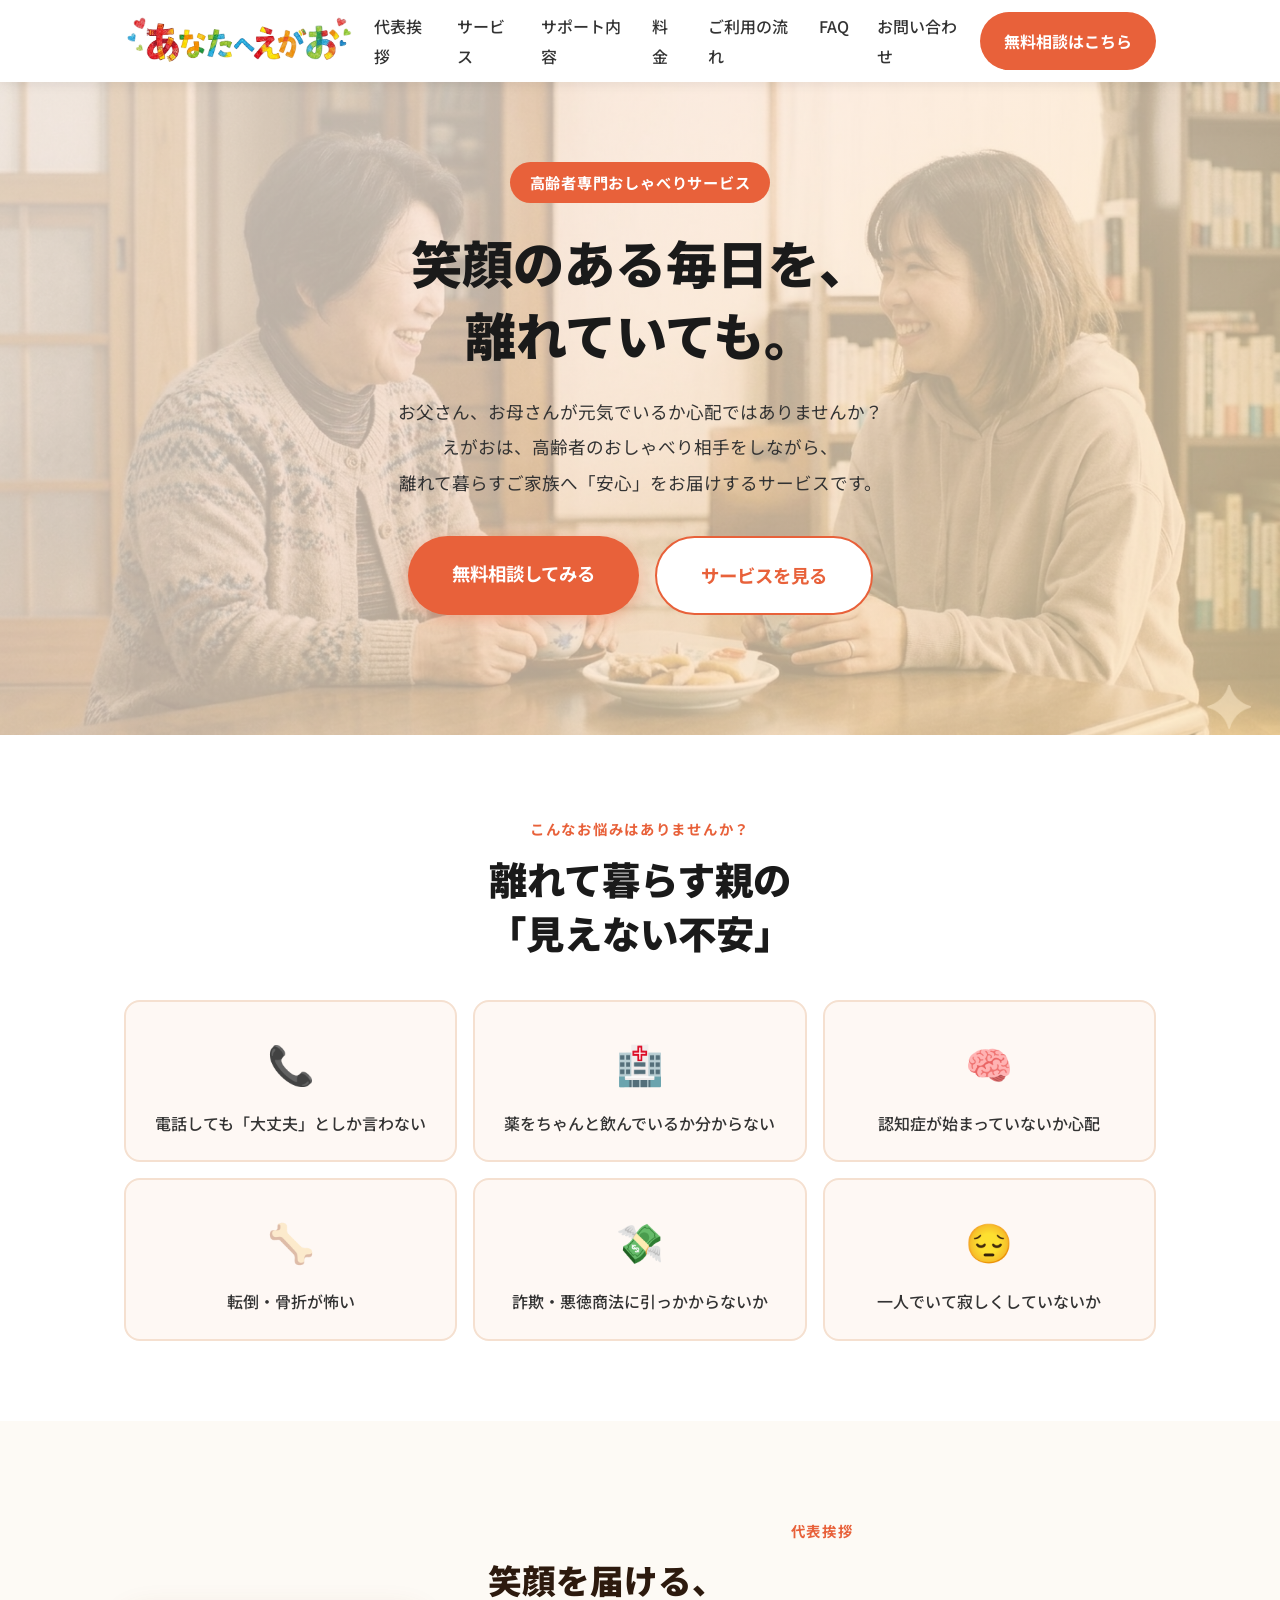
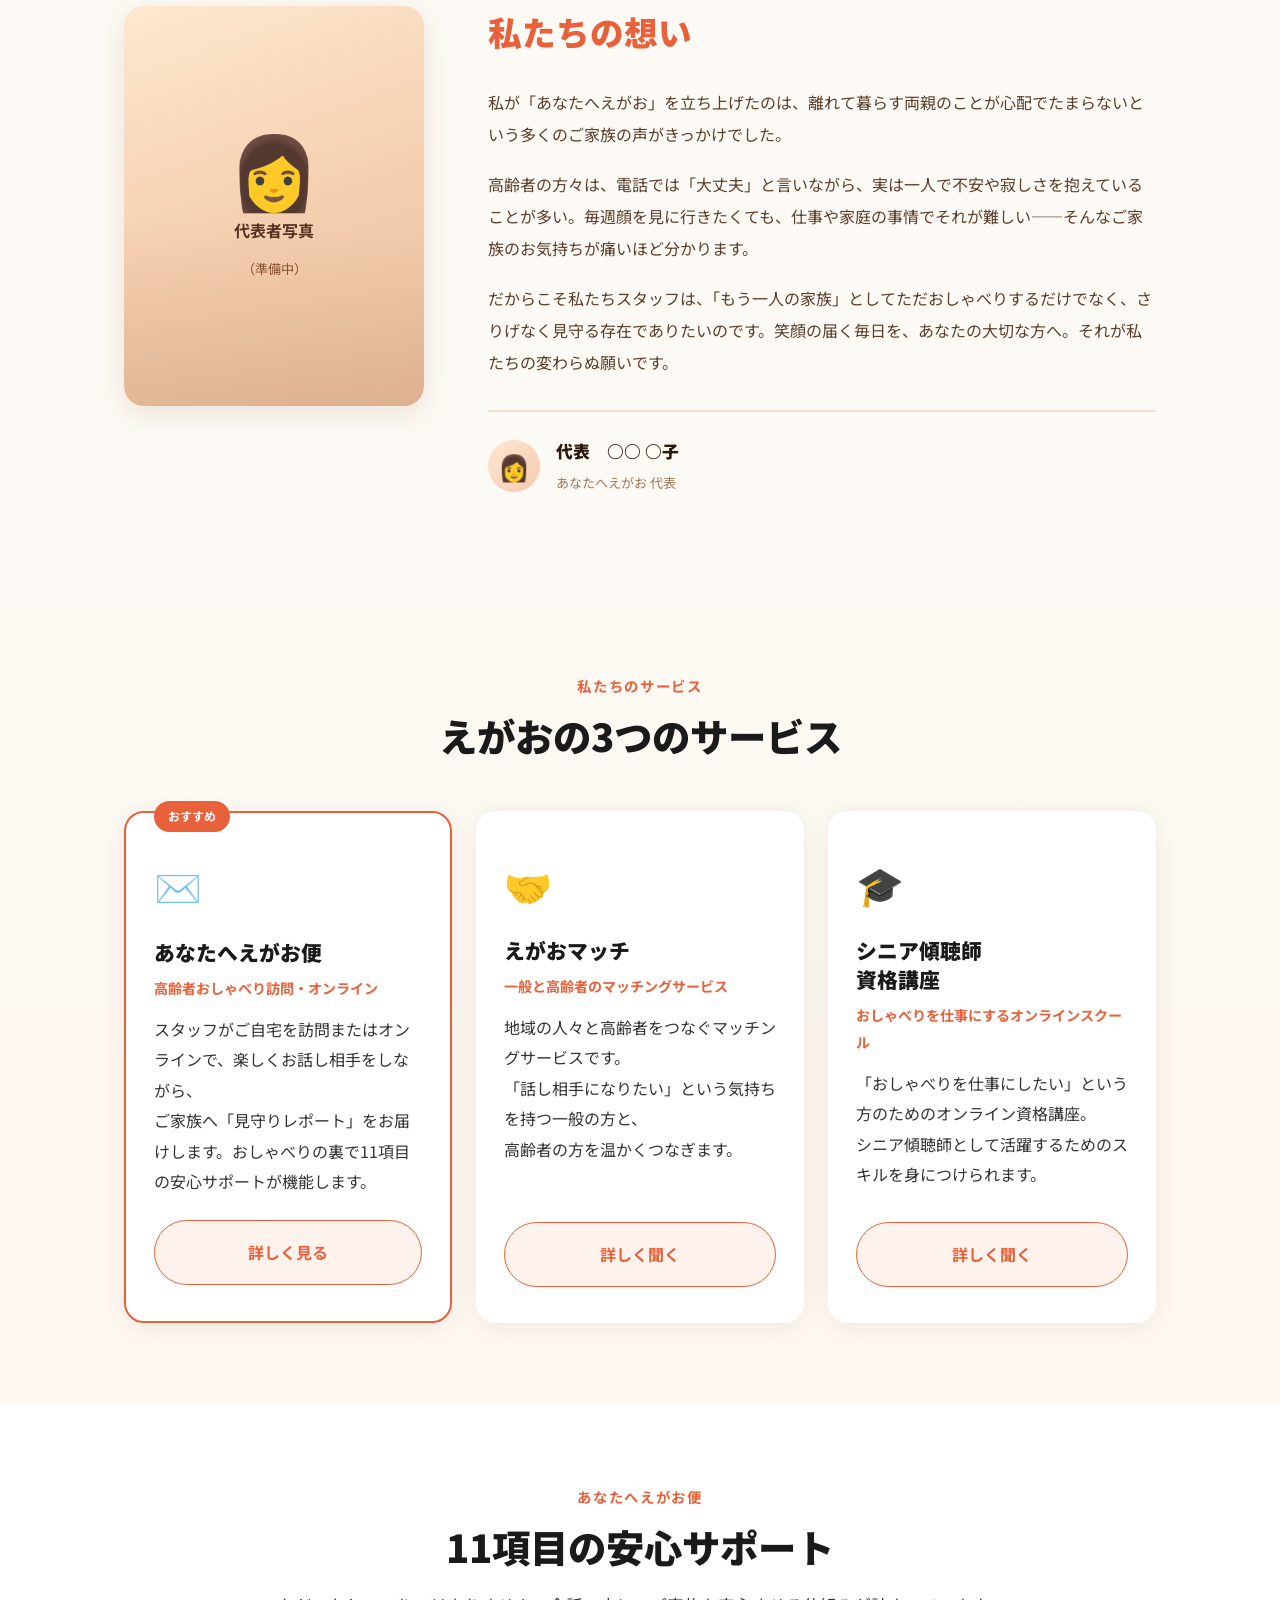
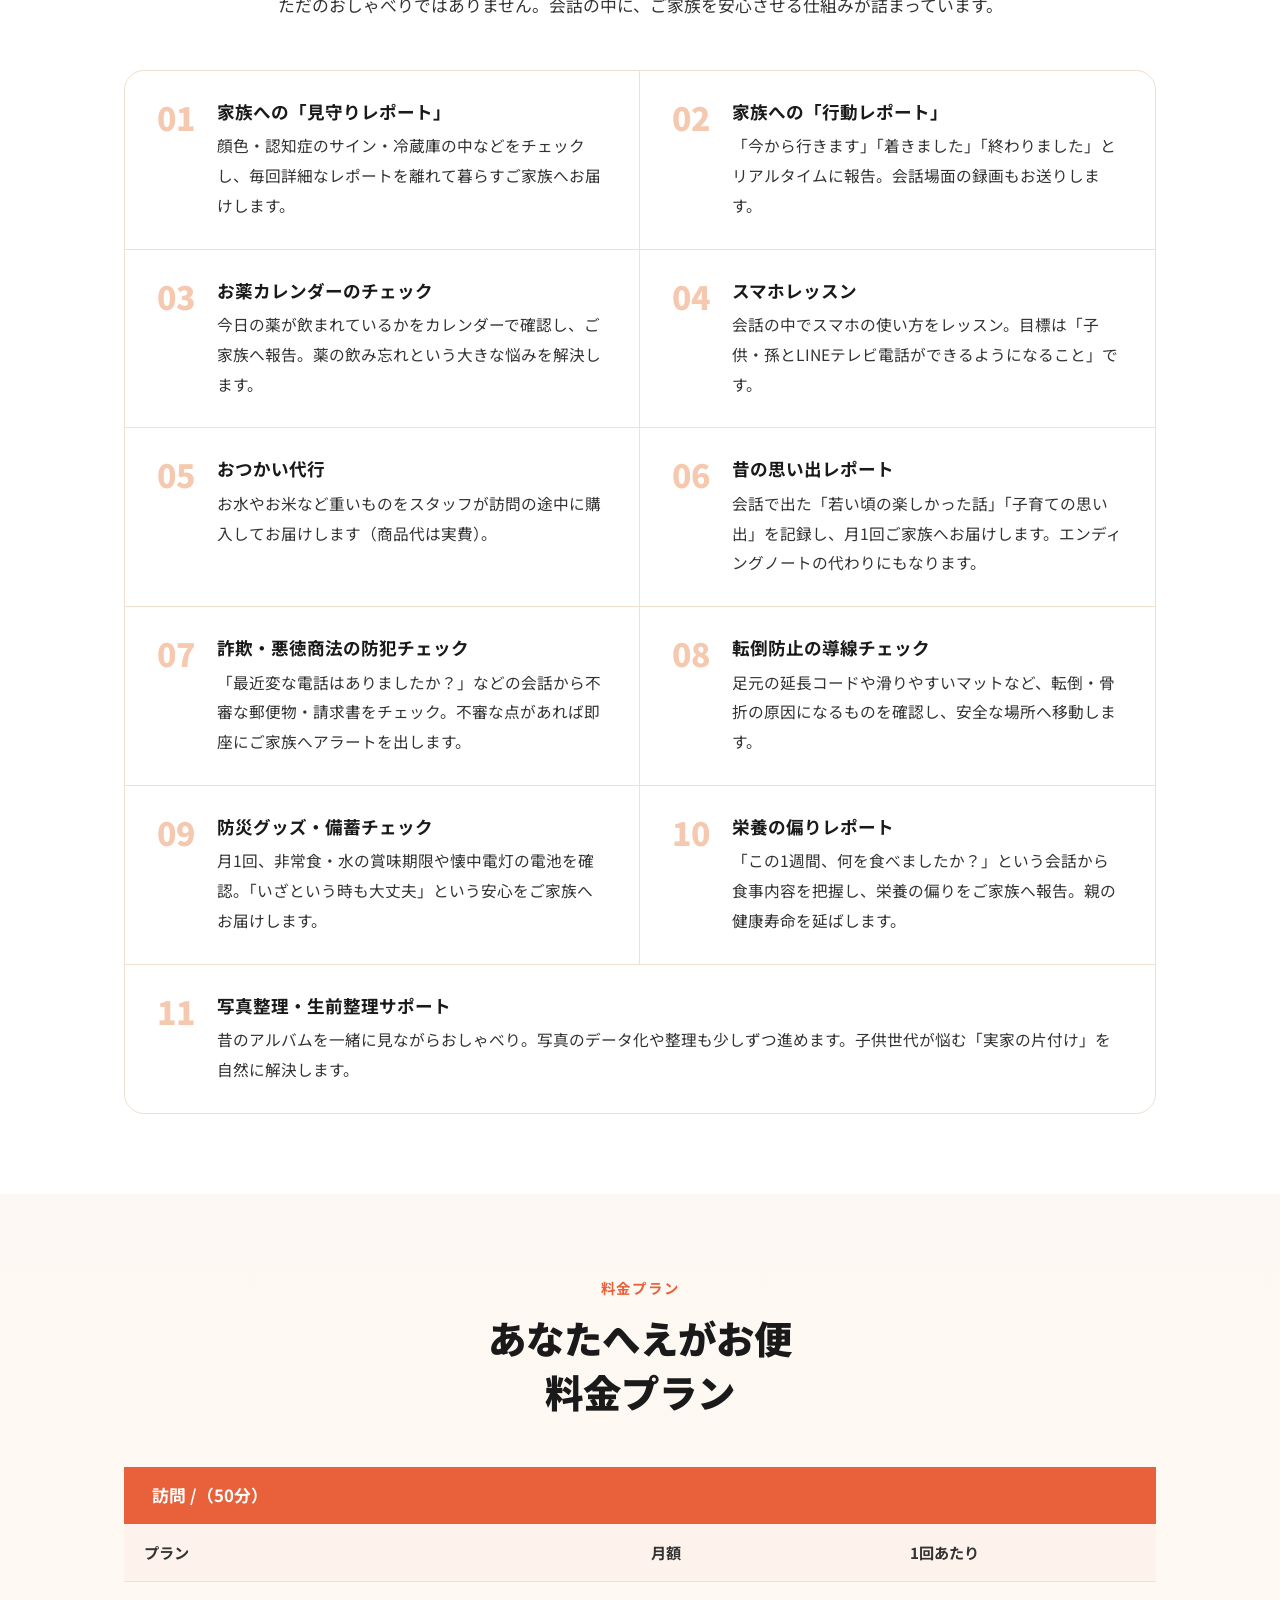
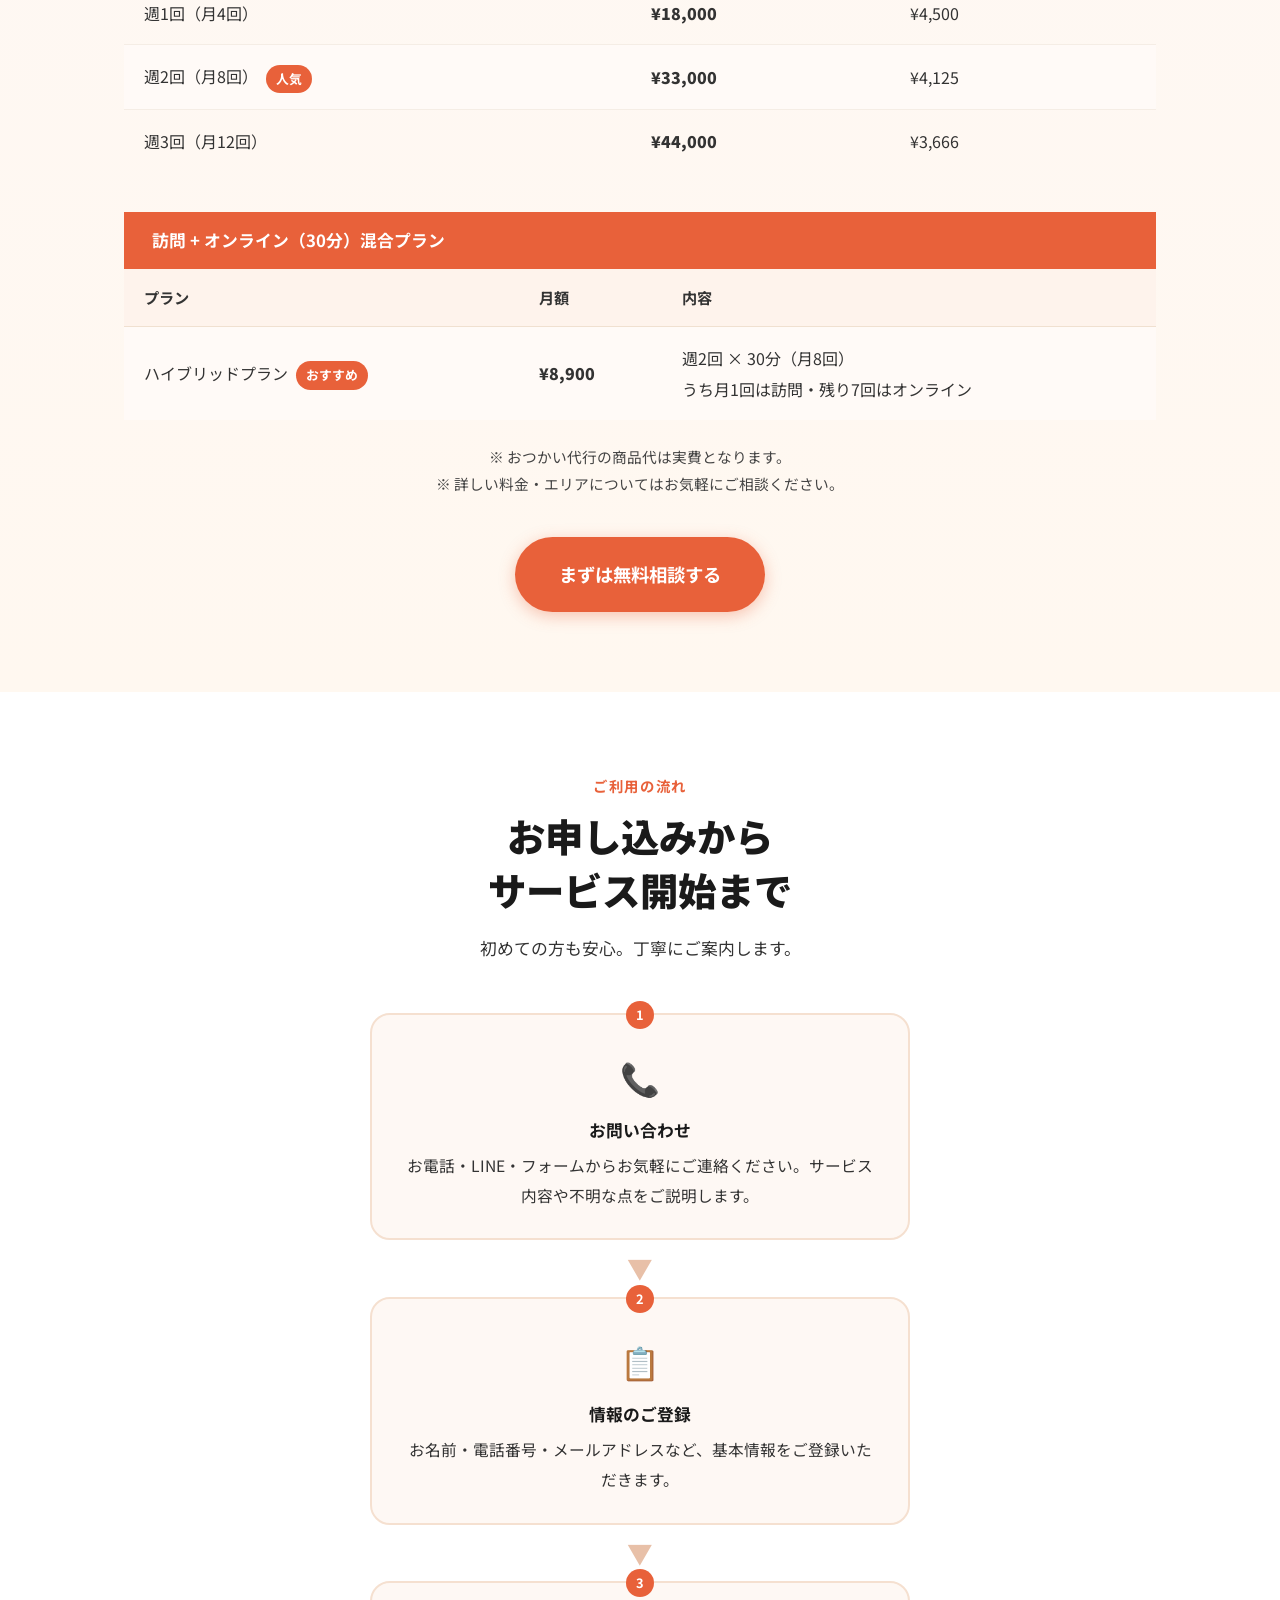
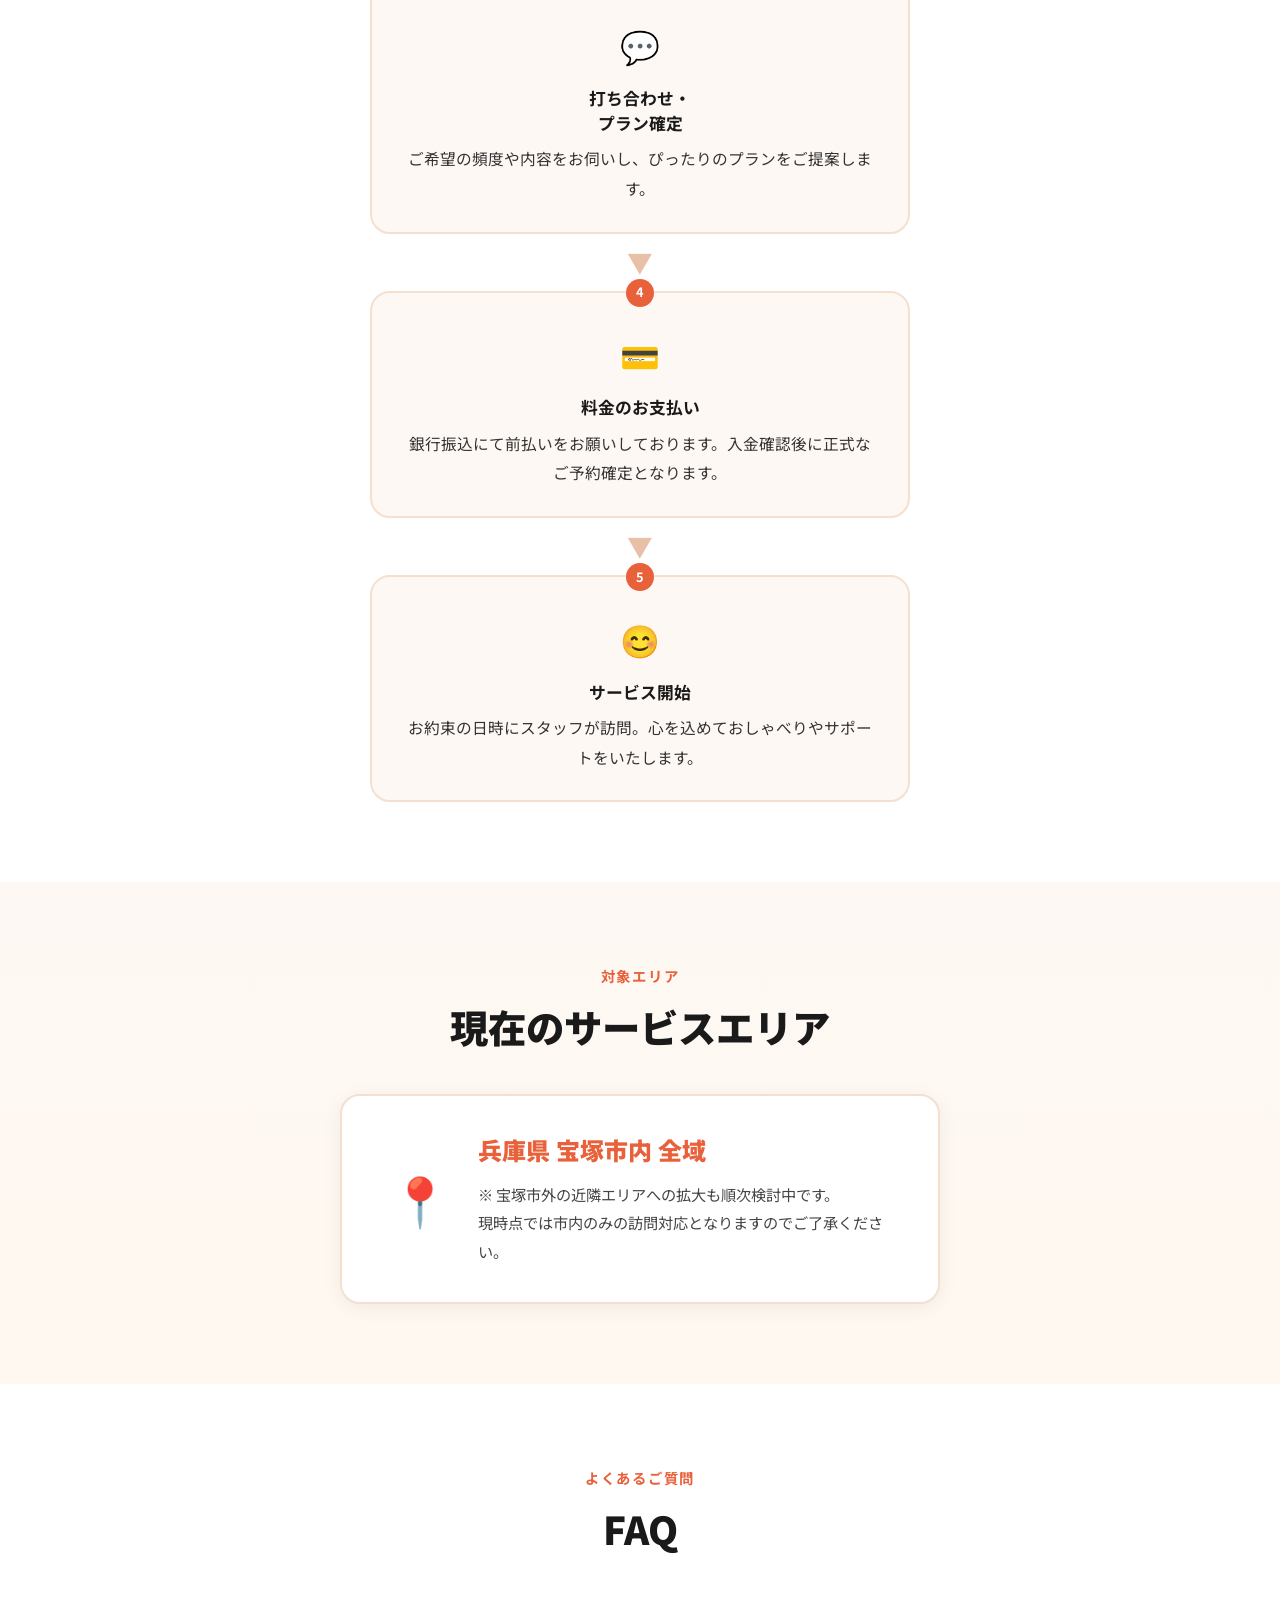
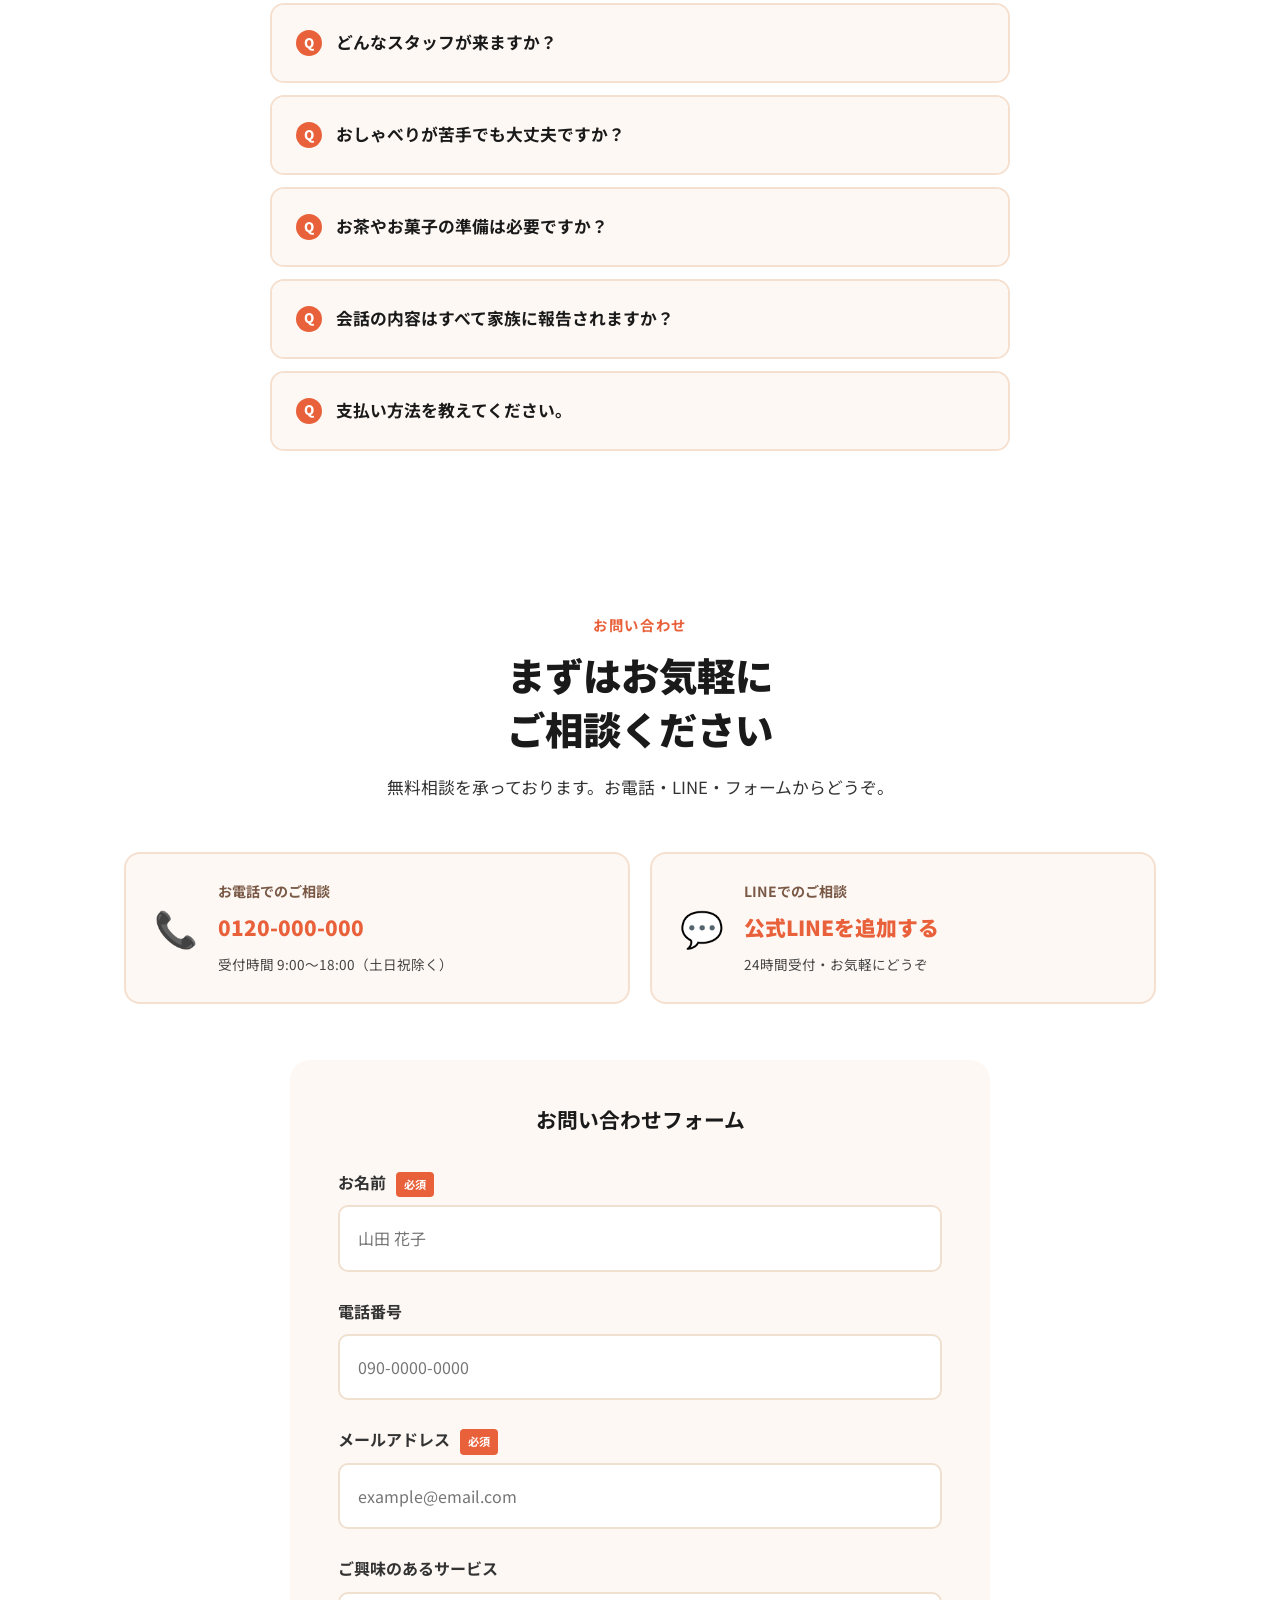
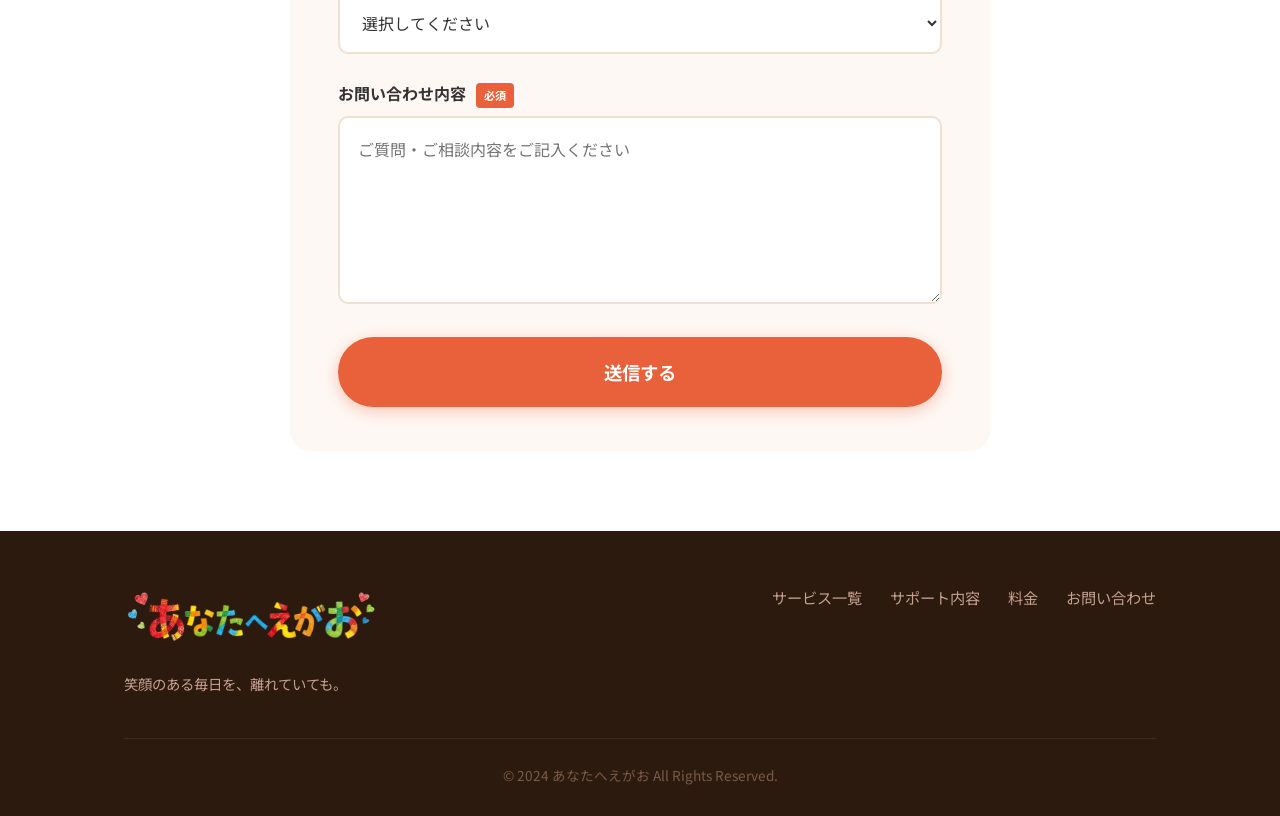
==== commit b7baf1d0: "Remove お客様の声セクションを削除（声がまだない） Co-Authored-By: Claude Sonnet 4.6 <noreply@anthropic.com>" ====
--- a/index_v3.html
+++ b/index_v3.html
@@ -22,7 +22,6 @@
       <a href="#services">サービス</a>
       <a href="#features">サポート内容</a>
       <a href="#price">料金</a>
-      <a href="#voice">お客様の声</a>
       <a href="#flow">ご利用の流れ</a>
       <a href="#faq">FAQ</a>
       <a href="#contact">お問い合わせ</a>
@@ -37,7 +36,6 @@
     <a href="#services" onclick="closeMenu()">サービス</a>
     <a href="#features" onclick="closeMenu()">サポート内容</a>
     <a href="#price" onclick="closeMenu()">料金</a>
-    <a href="#voice" onclick="closeMenu()">お客様の声</a>
     <a href="#contact" onclick="closeMenu()">お問い合わせ</a>
   </nav>
 </header>
@@ -361,65 +359,6 @@
   </div>
 </section>
 
-<!-- お客様の声 -->
-<section class="voice" id="voice">
-  <div class="container">
-    <p class="section-label">お客様の声</p>
-    <h2 class="section-title">ご利用いただいた方々の声</h2>
-    <div class="voice-cards">
-
-      <div class="voice-card">
-        <span class="voice-stars">★★★★★</span>
-        <span class="voice-type-badge">利用者の声</span>
-        <span class="voice-quote-mark">❝</span>
-        <p class="voice-text">
-          毎週スタッフの方が来てくれるのが<br class="sp-br" />とても楽しみになりました。<br class="sp-br" />昔の話をたくさん聞いてくれて、<br class="sp-br" />写真整理も一緒に手伝ってくれて嬉しいです。<br class="sp-br" />スマホの使い方も少しずつ分かってきて、<br class="sp-br" />今では孫とビデオ通話ができるように<br class="sp-br" />なりました！
-        </p>
-        <div class="voice-footer">
-          <div class="voice-avatar">👵</div>
-          <div class="voice-meta">
-            <span class="voice-name">田中 富子さん</span>
-            <span class="voice-age">70代女性・宝塚市在住</span>
-          </div>
-        </div>
-      </div>
-
-      <div class="voice-card">
-        <span class="voice-stars">★★★★★</span>
-        <span class="voice-type-badge">ご家族の声</span>
-        <span class="voice-quote-mark">❝</span>
-        <p class="voice-text">
-          東京に住んでいるので、<br class="sp-br" />兵庫の母のことがいつも心配でした。<br class="sp-br" />でも毎回詳細なレポートが届くので<br class="sp-br" />安心感が全然違います。<br class="sp-br" />認知症の初期サインも早めに気づいて<br class="sp-br" />いただき、早期対応できました。<br class="sp-br" />本当に助かっています。
-        </p>
-        <div class="voice-footer">
-          <div class="voice-avatar">👨</div>
-          <div class="voice-meta">
-            <span class="voice-name">山本 浩二さん</span>
-            <span class="voice-age">50代男性・東京都在住（母が利用）</span>
-          </div>
-        </div>
-      </div>
-
-      <div class="voice-card">
-        <span class="voice-stars">★★★★★</span>
-        <span class="voice-type-badge">利用者の声</span>
-        <span class="voice-quote-mark">❝</span>
-        <p class="voice-text">
-          一人暮らしで話し相手がいなかったので、<br class="sp-br" />最初は半信半疑でした。<br class="sp-br" />でも来てくれる方がとても優しくて、<br class="sp-br" />今では毎回楽しみにしています。<br class="sp-br" />家族も喜んでくれているので、<br class="sp-br" />頼んで本当によかったです。
-        </p>
-        <div class="voice-footer">
-          <div class="voice-avatar">👴</div>
-          <div class="voice-meta">
-            <span class="voice-name">佐藤 義雄さん</span>
-            <span class="voice-age">80代男性・宝塚市在住</span>
-          </div>
-        </div>
-      </div>
-
-    </div>
-  </div>
-</section>
-
 <!-- ご利用の流れ -->
 <section class="flow" id="flow">
   <div class="container">
